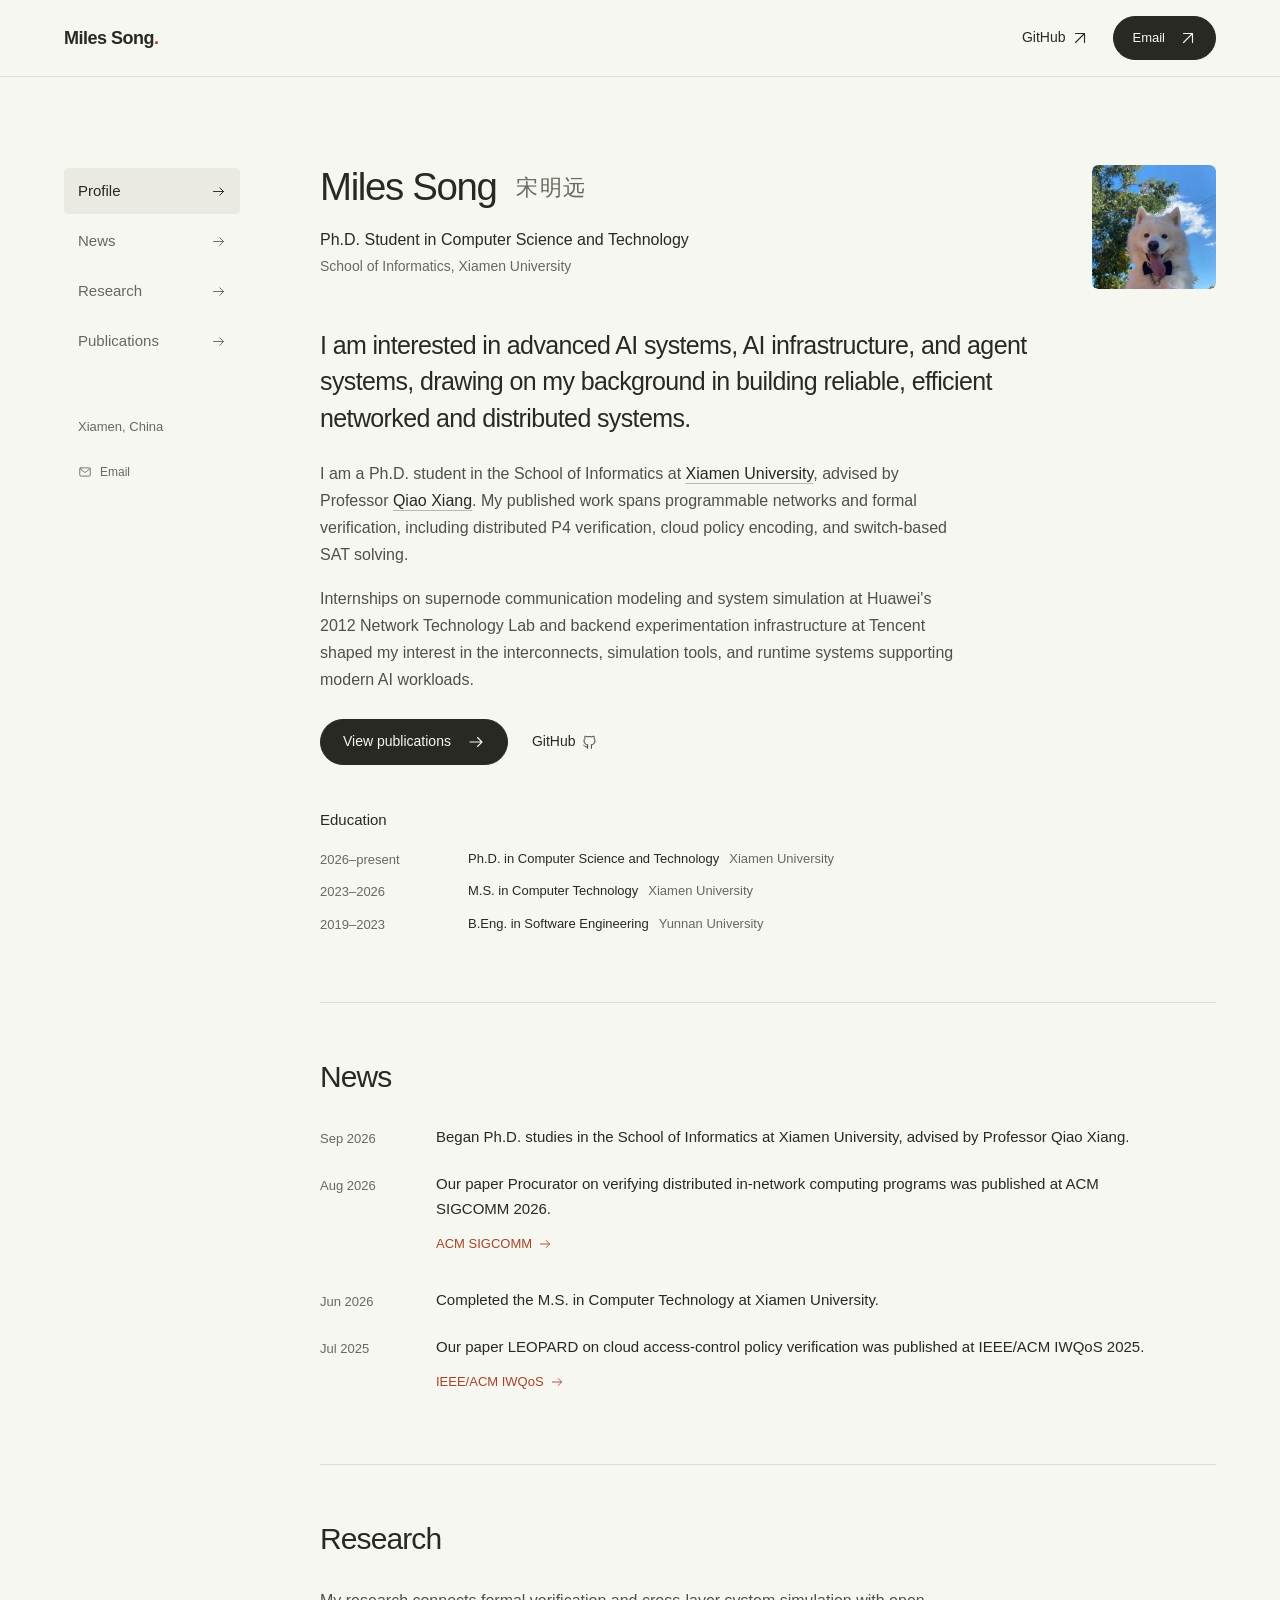
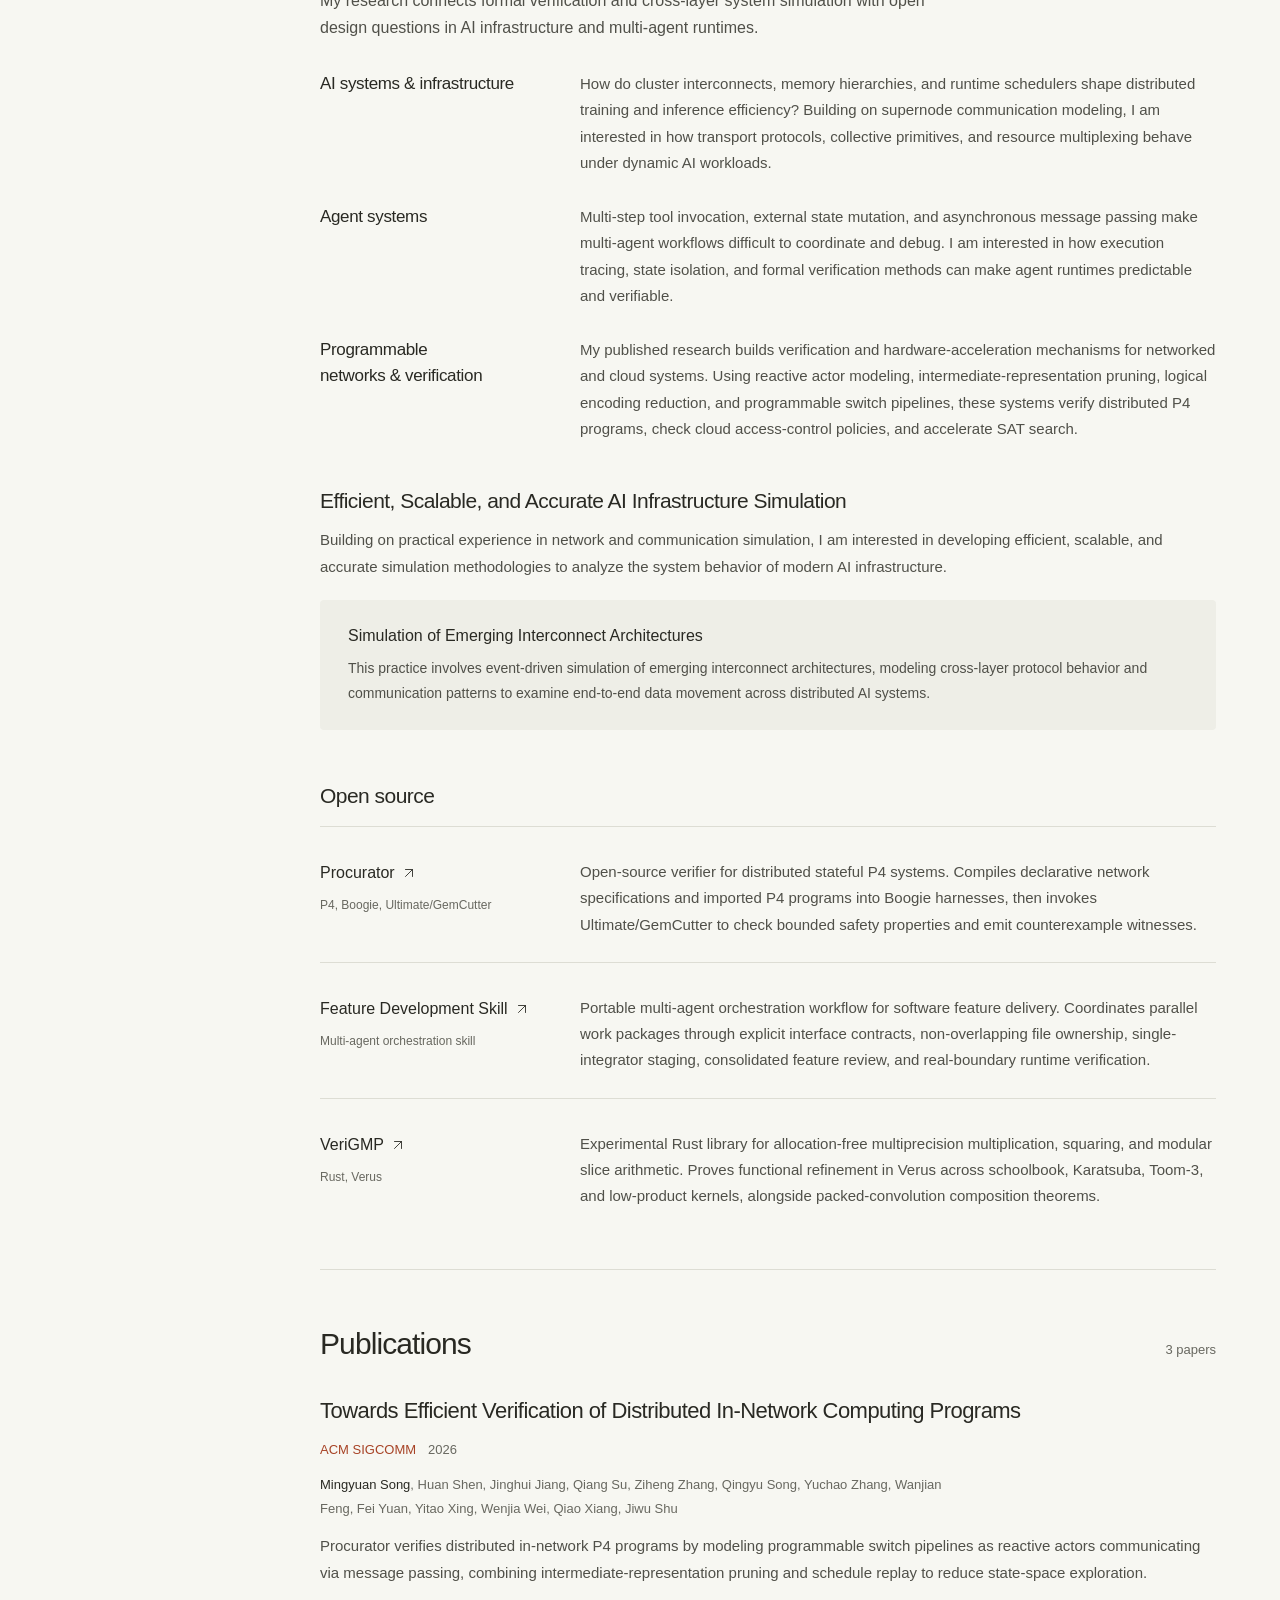
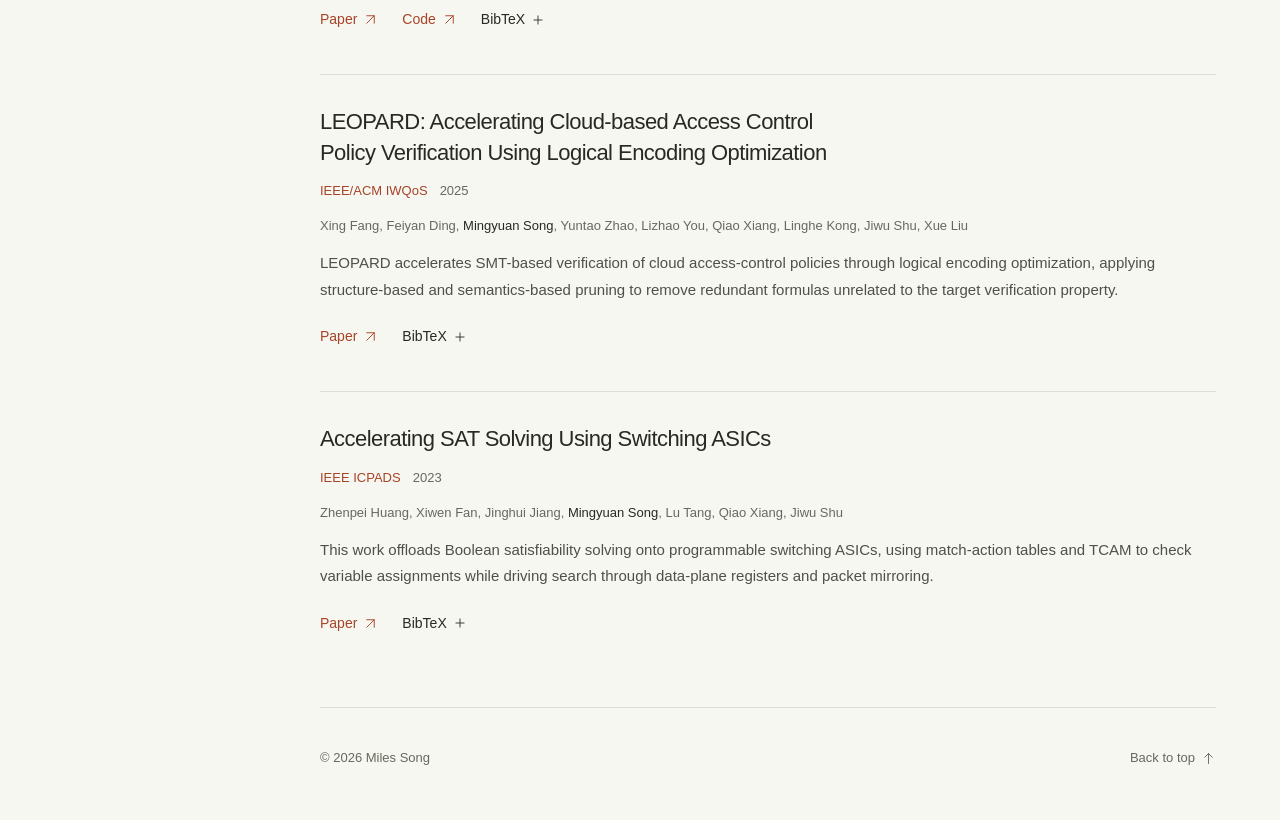
==== index.html @ a05bb233 "Publish Miles Song academic homepage" ====
<!doctype html>
<html lang="en" data-type="personal" data-motion="quiet">
<head>
  <meta charset="utf-8">
  <meta name="viewport" content="width=device-width, initial-scale=1, viewport-fit=cover">
  <title>Miles Song (宋明远) · Xiamen University</title>
  <meta name="description" content="Academic homepage of Miles Song (宋明远), Ph.D. student at Xiamen University interested in advanced AI systems, AI infrastructure, and agent systems, with published work in programmable networks and formal verification.">
  <meta name="author" content="Miles Song">
  <meta name="theme-color" content="#f7f7f2">
  <meta name="color-scheme" content="light">
  <meta name="page-type" content="personal">
  <meta name="site-kind" content="academic">
  <link rel="canonical" href="https://miles-song.github.io/">
  <meta property="og:type" content="profile">
  <meta property="og:title" content="Miles Song (宋明远) · Xiamen University">
  <meta property="og:description" content="Academic homepage of Miles Song (宋明远), Ph.D. student at Xiamen University interested in advanced AI systems, AI infrastructure, and agent systems, with published work in programmable networks and formal verification.">
  <meta property="og:url" content="https://miles-song.github.io/">
  <meta property="og:image" content="https://miles-song.github.io/assets/github-avatar.webp">
  <meta property="og:image:alt" content="Miles Song&#x27;s GitHub avatar">
  <meta name="twitter:card" content="summary">
  <meta name="twitter:title" content="Miles Song (宋明远) · Xiamen University">
  <meta name="twitter:description" content="Academic homepage of Miles Song (宋明远), Ph.D. student at Xiamen University interested in advanced AI systems, AI infrastructure, and agent systems, with published work in programmable networks and formal verification.">
  <meta name="twitter:image" content="https://miles-song.github.io/assets/github-avatar.webp">
  <link rel="icon" href="assets/github-avatar.webp" type="image/webp">
  <link rel="preload" href="assets/fonts/inter-latin.woff2" as="font" type="font/woff2" crossorigin>
  <link rel="stylesheet" href="styles.css">
  <script src="app.js" defer></script>
</head>
<body>
  <a class="skip-link" href="#main">Skip to main content</a>
  <header class="site-header">
    <div class="header-inner wrap">
      <a class="wordmark" href="#profile" translate="no">Miles Song<span class="name-dot" aria-hidden="true">.</span></a>
      <div class="header-links"><a class="header-github" href="https://github.com/miles-song" target="_blank" rel="noopener noreferrer" aria-label="Open Miles Song&#x27;s GitHub profile">GitHub<svg class="icon " width="18" height="18" viewBox="0 0 24 24" fill="none" stroke="currentColor" stroke-width="1.5" stroke-linecap="round" stroke-linejoin="round" aria-hidden="true"><path d="M6 18 18 6M6 6h12v12"/></svg></a><a class="button button-small" href="mailto:mingyuansong02@gmail.com" aria-label="Send an email to Miles Song">Email<svg class="icon " width="18" height="18" viewBox="0 0 24 24" fill="none" stroke="currentColor" stroke-width="1.5" stroke-linecap="round" stroke-linejoin="round" aria-hidden="true"><path d="M6 18 18 6M6 6h12v12"/></svg></a></div>
    </div>
  </header>
  <div class="page-layout wrap">
    <aside class="sidebar">
      <nav class="section-nav" aria-label="Section navigation"><a class="section-link" href="#profile" aria-current="location"><span>Profile</span><svg class="icon " width="18" height="18" viewBox="0 0 24 24" fill="none" stroke="currentColor" stroke-width="1.5" stroke-linecap="round" stroke-linejoin="round" aria-hidden="true"><path d="M4 12h16m-6-6 6 6-6 6"/></svg></a><a class="section-link" href="#news" ><span>News</span><svg class="icon " width="18" height="18" viewBox="0 0 24 24" fill="none" stroke="currentColor" stroke-width="1.5" stroke-linecap="round" stroke-linejoin="round" aria-hidden="true"><path d="M4 12h16m-6-6 6 6-6 6"/></svg></a><a class="section-link" href="#research" ><span>Research</span><svg class="icon " width="18" height="18" viewBox="0 0 24 24" fill="none" stroke="currentColor" stroke-width="1.5" stroke-linecap="round" stroke-linejoin="round" aria-hidden="true"><path d="M4 12h16m-6-6 6 6-6 6"/></svg></a><a class="section-link" href="#publications" ><span>Publications</span><svg class="icon " width="18" height="18" viewBox="0 0 24 24" fill="none" stroke="currentColor" stroke-width="1.5" stroke-linecap="round" stroke-linejoin="round" aria-hidden="true"><path d="M4 12h16m-6-6 6 6-6 6"/></svg></a></nav>
      <div class="sidebar-foot"><span>Xiamen, China</span><a href="mailto:mingyuansong02@gmail.com" class="sidebar-email" aria-label="Send an email to Miles Song"><svg class="icon " width="18" height="18" viewBox="0 0 24 24" fill="none" stroke="currentColor" stroke-width="1.5" stroke-linecap="round" stroke-linejoin="round" aria-hidden="true"><rect x="3" y="5" width="18" height="14" rx="2"/><path d="m3 6 9 7 9-7"/></svg><span>Email</span></a></div>
    </aside>
    <main id="main" tabindex="-1">
      <section id="profile" class="profile-section" aria-labelledby="profile-name" data-enter>
        <div class="profile-heading">
          <div><h1 id="profile-name" translate="no">Miles Song<span lang="zh-Hans">宋明远</span></h1><p class="role">Ph.D. Student in Computer Science and Technology</p><p class="affiliation">School of Informatics, Xiamen University</p></div>
          <a class="avatar-link" href="https://github.com/miles-song" target="_blank" rel="noopener noreferrer" aria-label="Open Miles Song&#x27;s GitHub profile"><img class="avatar" src="assets/github-avatar.webp" width="136" height="136" alt="Miles Song&#x27;s GitHub avatar" fetchpriority="high"></a>
        </div>
        <p class="profile-lead">I am interested in advanced AI systems, AI infrastructure, and agent systems, drawing on my background in building reliable, efficient networked and distributed systems.</p>
        <div class="bio"><p>I am a Ph.D. student in the School of Informatics at <a class="inline-link" href="https://www.xmu.edu.cn/" target="_blank" rel="noopener noreferrer">Xiamen University</a>, advised by Professor <a class="inline-link" href="https://qiaoxiang.me/" target="_blank" rel="noopener noreferrer">Qiao Xiang</a>. My published work spans programmable networks and formal verification, including distributed P4 verification, cloud policy encoding, and switch-based SAT solving.</p><p>Internships on supernode communication modeling and system simulation at Huawei&#x27;s 2012 Network Technology Lab and backend experimentation infrastructure at Tencent shaped my interest in the interconnects, simulation tools, and runtime systems supporting modern AI workloads.</p></div>
        <div class="profile-actions"><a class="button" href="#publications">View publications<svg class="icon " width="18" height="18" viewBox="0 0 24 24" fill="none" stroke="currentColor" stroke-width="1.5" stroke-linecap="round" stroke-linejoin="round" aria-hidden="true"><path d="M4 12h16m-6-6 6 6-6 6"/></svg></a><a class="text-link" href="https://github.com/miles-song" target="_blank" rel="noopener noreferrer" >GitHub<svg class="icon " width="18" height="18" viewBox="0 0 24 24" fill="none" stroke="currentColor" stroke-width="1.5" stroke-linecap="round" stroke-linejoin="round" aria-hidden="true"><path d="M9 19c-4.3 1.3-4.3-2.2-6-2.7m12 5v-3.4c0-1 .1-1.5-.5-2.1 3-.3 6.2-1.5 6.2-6.7a5.2 5.2 0 0 0-1.4-3.6 4.9 4.9 0 0 0-.1-3.5S18.1 1.7 15.5 3a12.5 12.5 0 0 0-7 0C5.9 1.7 4.8 2 4.8 2a4.9 4.9 0 0 0-.1 3.5 5.2 5.2 0 0 0-1.4 3.6c0 5.2 3.2 6.4 6.2 6.7-.5.5-.6 1.1-.5 2.1v3.4"/></svg></a></div>
        <div class="education"><h2>Education</h2><ol><li><span class="education-years">2026–present</span><div><span class="degree">Ph.D. in Computer Science and Technology</span><span class="institution">Xiamen University</span></div></li><li><span class="education-years">2023–2026</span><div><span class="degree">M.S. in Computer Technology</span><span class="institution">Xiamen University</span></div></li><li><span class="education-years">2019–2023</span><div><span class="degree">B.Eng. in Software Engineering</span><span class="institution">Yunnan University</span></div></li></ol></div>
      </section>
      <section id="news" class="content-section" aria-labelledby="news-title">
        <div class="section-heading"><h2 id="news-title">News</h2></div>
        <ol class="news-list"><li><time datetime="2026-09">2026-09</time><div><p>Began Ph.D. studies in the School of Informatics at Xiamen University, advised by Professor Qiao Xiang.</p></div></li><li><time datetime="2026-08">2026-08</time><div><p>Our paper Procurator on verifying distributed in-network computing programs was published at ACM SIGCOMM 2026.</p><a class="news-link" href="#procurator">ACM SIGCOMM<svg class="icon " width="18" height="18" viewBox="0 0 24 24" fill="none" stroke="currentColor" stroke-width="1.5" stroke-linecap="round" stroke-linejoin="round" aria-hidden="true"><path d="M4 12h16m-6-6 6 6-6 6"/></svg></a></div></li><li><time datetime="2026-06">2026-06</time><div><p>Completed the M.S. in Computer Technology at Xiamen University.</p></div></li><li><time datetime="2025-07">2025-07</time><div><p>Our paper LEOPARD on cloud access-control policy verification was published at IEEE/ACM IWQoS 2025.</p><a class="news-link" href="#leopard">IEEE/ACM IWQoS<svg class="icon " width="18" height="18" viewBox="0 0 24 24" fill="none" stroke="currentColor" stroke-width="1.5" stroke-linecap="round" stroke-linejoin="round" aria-hidden="true"><path d="M4 12h16m-6-6 6 6-6 6"/></svg></a></div></li></ol>
      </section>
      <section id="research" class="content-section" aria-labelledby="research-title">
        <div class="section-heading"><h2 id="research-title">Research</h2></div>
        <p class="section-intro">My research connects formal verification and cross-layer system simulation with open design questions in AI infrastructure and multi-agent runtimes.</p>
        <div class="research-areas"><article class="research-area"><h3>AI systems &amp; infrastructure</h3><p>How do cluster interconnects, memory hierarchies, and runtime schedulers shape distributed training and inference efficiency? Building on supernode communication modeling, I am interested in how transport protocols, collective primitives, and resource multiplexing behave under dynamic AI workloads.</p></article><article class="research-area"><h3>Agent systems</h3><p>Multi-step tool invocation, external state mutation, and asynchronous message passing make multi-agent workflows difficult to coordinate and debug. I am interested in how execution tracing, state isolation, and formal verification methods can make agent runtimes predictable and verifiable.</p></article><article class="research-area"><h3>Programmable networks &amp; verification</h3><p>My published research builds verification and hardware-acceleration mechanisms for networked and cloud systems. Using reactive actor modeling, intermediate-representation pruning, logical encoding reduction, and programmable switch pipelines, these systems verify distributed P4 programs, check cloud access-control policies, and accelerate SAT search.</p></article></div>
        <div class="simulation-practice">
          <h3>Efficient, Scalable, and Accurate AI Infrastructure Simulation</h3>
          <p>Building on practical experience in network and communication simulation, I am interested in developing efficient, scalable, and accurate simulation methodologies to analyze the system behavior of modern AI infrastructure.</p>
          <div class="ongoing-work"><h4 id="project-title">Simulation of Emerging Interconnect Architectures</h4><p>This practice involves event-driven simulation of emerging interconnect architectures, modeling cross-layer protocol behavior and communication patterns to examine end-to-end data movement across distributed AI systems.</p></div>
        </div>
        <div class="open-source"><h3>Open source</h3><div class="repository-list"><article class="repository"><div><h4><a class="repository-link" href="https://github.com/sngroup-xmu/Procurator" target="_blank" rel="noopener noreferrer" >Procurator<svg class="icon " width="18" height="18" viewBox="0 0 24 24" fill="none" stroke="currentColor" stroke-width="1.5" stroke-linecap="round" stroke-linejoin="round" aria-hidden="true"><path d="M6 18 18 6M6 6h12v12"/></svg></a></h4><span class="repository-tech">P4, Boogie, Ultimate/GemCutter</span></div><p>Open-source verifier for distributed stateful P4 systems. Compiles declarative network specifications and imported P4 programs into Boogie harnesses, then invokes Ultimate/GemCutter to check bounded safety properties and emit counterexample witnesses.</p></article><article class="repository"><div><h4><a class="repository-link" href="https://github.com/miles-song/high-efficiency-feature-development" target="_blank" rel="noopener noreferrer" >Feature Development Skill<svg class="icon " width="18" height="18" viewBox="0 0 24 24" fill="none" stroke="currentColor" stroke-width="1.5" stroke-linecap="round" stroke-linejoin="round" aria-hidden="true"><path d="M6 18 18 6M6 6h12v12"/></svg></a></h4><span class="repository-tech">Multi-agent orchestration skill</span></div><p>Portable multi-agent orchestration workflow for software feature delivery. Coordinates parallel work packages through explicit interface contracts, non-overlapping file ownership, single-integrator staging, consolidated feature review, and real-boundary runtime verification.</p></article><article class="repository"><div><h4><a class="repository-link" href="https://github.com/miles-song/VeriGMP" target="_blank" rel="noopener noreferrer" >VeriGMP<svg class="icon " width="18" height="18" viewBox="0 0 24 24" fill="none" stroke="currentColor" stroke-width="1.5" stroke-linecap="round" stroke-linejoin="round" aria-hidden="true"><path d="M6 18 18 6M6 6h12v12"/></svg></a></h4><span class="repository-tech">Rust, Verus</span></div><p>Experimental Rust library for allocation-free multiprecision multiplication, squaring, and modular slice arithmetic. Proves functional refinement in Verus across schoolbook, Karatsuba, Toom-3, and low-product kernels, alongside packed-convolution composition theorems.</p></article></div></div>
      </section>
      <section id="publications" class="content-section publications-section" aria-labelledby="publications-title">
        <div class="section-heading"><h2 id="publications-title">Publications</h2><span class="section-note">3 papers</span></div>
        <div class="publication-list"><article class="publication" id="procurator" aria-labelledby="title-procurator">
      <h3 id="title-procurator"><a href="https://doi.org/10.1145/3789240.3829122" target="_blank" rel="noopener noreferrer">Towards Efficient Verification of Distributed In-Network Computing Programs</a></h3>
      <div class="publication-meta"><span class="venue">ACM SIGCOMM</span><span class="year">2026</span></div>
      <p class="authors"><strong>Mingyuan Song</strong>, Huan Shen, Jinghui Jiang, Qiang Su, Ziheng Zhang, Qingyu Song, Yuchao Zhang, Wanjian Feng, Fei Yuan, Yitao Xing, Wenjia Wei, Qiao Xiang, Jiwu Shu</p>
      <p class="paper-summary">Procurator verifies distributed in-network P4 programs by modeling programmable switch pipelines as reactive actors communicating via message passing, combining intermediate-representation pruning and schedule replay to reduce state-space exploration.</p>
      <div class="paper-actions"><a class="text-link" href="https://doi.org/10.1145/3789240.3829122" target="_blank" rel="noopener noreferrer" >Paper<svg class="icon " width="18" height="18" viewBox="0 0 24 24" fill="none" stroke="currentColor" stroke-width="1.5" stroke-linecap="round" stroke-linejoin="round" aria-hidden="true"><path d="M6 18 18 6M6 6h12v12"/></svg></a><a class="text-link" href="https://github.com/sngroup-xmu/Procurator" target="_blank" rel="noopener noreferrer" >Code<svg class="icon " width="18" height="18" viewBox="0 0 24 24" fill="none" stroke="currentColor" stroke-width="1.5" stroke-linecap="round" stroke-linejoin="round" aria-hidden="true"><path d="M6 18 18 6M6 6h12v12"/></svg></a>
        <details class="citation" id="citation-procurator">
          <summary>BibTeX<svg class="icon citation-toggle" width="18" height="18" viewBox="0 0 24 24" fill="none" stroke="currentColor" stroke-width="1.5" stroke-linecap="round" stroke-linejoin="round" aria-hidden="true"><path d="M12 5v14M5 12h14"/></svg></summary>
          <div class="citation-content">
            <div class="citation-toolbar"><span>BibTeX</span><button class="copy-button" type="button" data-copy="procurator" data-copy-label="Copy BibTeX" data-copied="Copied" data-error="Copy failed; citation selected for manual copy."><svg class="icon " width="18" height="18" viewBox="0 0 24 24" fill="none" stroke="currentColor" stroke-width="1.5" stroke-linecap="round" stroke-linejoin="round" aria-hidden="true"><rect x="8" y="8" width="12" height="13" rx="2"/><path d="M16 8V5a2 2 0 0 0-2-2H5a2 2 0 0 0-2 2v9a2 2 0 0 0 2 2h3"/></svg><span>Copy BibTeX</span></button></div>
            <pre tabindex="0"><code>@inproceedings{procurator2026,
  title = {Towards Efficient Verification of Distributed In-Network Computing Programs},
  author = {Song, Mingyuan and Shen, Huan and Jiang, Jinghui and Su, Qiang and Zhang, Ziheng and Song, Qingyu and Zhang, Yuchao and Feng, Wanjian and Yuan, Fei and Xing, Yitao and Wei, Wenjia and Xiang, Qiao and Shu, Jiwu},
  booktitle = {Proceedings of the ACM SIGCOMM 2026 Conference},
  year = {2026},
  pages = {74--91},
  doi = {10.1145/3789240.3829122},
  url = {https://doi.org/10.1145/3789240.3829122}
}</code></pre>
            <p class="copy-status" role="status"></p>
          </div>
        </details>
      </div>
    </article><article class="publication" id="leopard" aria-labelledby="title-leopard">
      <h3 id="title-leopard"><a href="https://www.xingfang.fun/papers/IWQoS25-LEOPARD.pdf" target="_blank" rel="noopener noreferrer">LEOPARD: Accelerating Cloud-based Access Control Policy Verification Using Logical Encoding Optimization</a></h3>
      <div class="publication-meta"><span class="venue">IEEE/ACM IWQoS</span><span class="year">2025</span></div>
      <p class="authors">Xing Fang, Feiyan Ding, <strong>Mingyuan Song</strong>, Yuntao Zhao, Lizhao You, Qiao Xiang, Linghe Kong, Jiwu Shu, Xue Liu</p>
      <p class="paper-summary">LEOPARD accelerates SMT-based verification of cloud access-control policies through logical encoding optimization, applying structure-based and semantics-based pruning to remove redundant formulas unrelated to the target verification property.</p>
      <div class="paper-actions"><a class="text-link" href="https://www.xingfang.fun/papers/IWQoS25-LEOPARD.pdf" target="_blank" rel="noopener noreferrer" >Paper<svg class="icon " width="18" height="18" viewBox="0 0 24 24" fill="none" stroke="currentColor" stroke-width="1.5" stroke-linecap="round" stroke-linejoin="round" aria-hidden="true"><path d="M6 18 18 6M6 6h12v12"/></svg></a>
        <details class="citation" id="citation-leopard">
          <summary>BibTeX<svg class="icon citation-toggle" width="18" height="18" viewBox="0 0 24 24" fill="none" stroke="currentColor" stroke-width="1.5" stroke-linecap="round" stroke-linejoin="round" aria-hidden="true"><path d="M12 5v14M5 12h14"/></svg></summary>
          <div class="citation-content">
            <div class="citation-toolbar"><span>BibTeX</span><button class="copy-button" type="button" data-copy="leopard" data-copy-label="Copy BibTeX" data-copied="Copied" data-error="Copy failed; citation selected for manual copy."><svg class="icon " width="18" height="18" viewBox="0 0 24 24" fill="none" stroke="currentColor" stroke-width="1.5" stroke-linecap="round" stroke-linejoin="round" aria-hidden="true"><rect x="8" y="8" width="12" height="13" rx="2"/><path d="M16 8V5a2 2 0 0 0-2-2H5a2 2 0 0 0-2 2v9a2 2 0 0 0 2 2h3"/></svg><span>Copy BibTeX</span></button></div>
            <pre tabindex="0"><code>@inproceedings{leopard2025,
  title = {{LEOPARD}: Accelerating Cloud-based Access Control Policy Verification Using Logical Encoding Optimization},
  author = {Fang, Xing and Ding, Feiyan and Song, Mingyuan and Zhao, Yuntao and You, Lizhao and Xiang, Qiao and Kong, Linghe and Shu, Jiwu and Liu, Xue},
  booktitle = {2025 IEEE/ACM 33rd International Symposium on Quality of Service (IWQoS)},
  year = {2025},
  pages = {1--10},
  doi = {10.1109/iwqos65803.2025.11215174},
  url = {https://doi.org/10.1109/iwqos65803.2025.11215174}
}</code></pre>
            <p class="copy-status" role="status"></p>
          </div>
        </details>
      </div>
    </article><article class="publication" id="sat" aria-labelledby="title-sat">
      <h3 id="title-sat"><a href="https://doi.org/10.1109/icpads60453.2023.00271" target="_blank" rel="noopener noreferrer">Accelerating SAT Solving Using Switching ASICs</a></h3>
      <div class="publication-meta"><span class="venue">IEEE ICPADS</span><span class="year">2023</span></div>
      <p class="authors">Zhenpei Huang, Xiwen Fan, Jinghui Jiang, <strong>Mingyuan Song</strong>, Lu Tang, Qiao Xiang, Jiwu Shu</p>
      <p class="paper-summary">This work offloads Boolean satisfiability solving onto programmable switching ASICs, using match-action tables and TCAM to check variable assignments while driving search through data-plane registers and packet mirroring.</p>
      <div class="paper-actions"><a class="text-link" href="https://doi.org/10.1109/icpads60453.2023.00271" target="_blank" rel="noopener noreferrer" >Paper<svg class="icon " width="18" height="18" viewBox="0 0 24 24" fill="none" stroke="currentColor" stroke-width="1.5" stroke-linecap="round" stroke-linejoin="round" aria-hidden="true"><path d="M6 18 18 6M6 6h12v12"/></svg></a>
        <details class="citation" id="citation-sat">
          <summary>BibTeX<svg class="icon citation-toggle" width="18" height="18" viewBox="0 0 24 24" fill="none" stroke="currentColor" stroke-width="1.5" stroke-linecap="round" stroke-linejoin="round" aria-hidden="true"><path d="M12 5v14M5 12h14"/></svg></summary>
          <div class="citation-content">
            <div class="citation-toolbar"><span>BibTeX</span><button class="copy-button" type="button" data-copy="sat" data-copy-label="Copy BibTeX" data-copied="Copied" data-error="Copy failed; citation selected for manual copy."><svg class="icon " width="18" height="18" viewBox="0 0 24 24" fill="none" stroke="currentColor" stroke-width="1.5" stroke-linecap="round" stroke-linejoin="round" aria-hidden="true"><rect x="8" y="8" width="12" height="13" rx="2"/><path d="M16 8V5a2 2 0 0 0-2-2H5a2 2 0 0 0-2 2v9a2 2 0 0 0 2 2h3"/></svg><span>Copy BibTeX</span></button></div>
            <pre tabindex="0"><code>@inproceedings{sat2023,
  title = {Accelerating {SAT} Solving Using Switching {ASICs}},
  author = {Huang, Zhenpei and Fan, Xiwen and Jiang, Jinghui and Song, Mingyuan and Tang, Lu and Xiang, Qiao and Shu, Jiwu},
  booktitle = {2023 IEEE 29th International Conference on Parallel and Distributed Systems (ICPADS)},
  year = {2023},
  pages = {1983--1990},
  doi = {10.1109/icpads60453.2023.00271},
  url = {https://doi.org/10.1109/icpads60453.2023.00271}
}</code></pre>
            <p class="copy-status" role="status"></p>
          </div>
        </details>
      </div>
    </article></div>
      </section>
      <footer class="site-footer"><p>© 2026 Miles Song</p><a class="text-link" href="#profile">Back to top<svg class="icon " width="18" height="18" viewBox="0 0 24 24" fill="none" stroke="currentColor" stroke-width="1.5" stroke-linecap="round" stroke-linejoin="round" aria-hidden="true"><path d="M12 20V4m-6 6 6-6 6 6"/></svg></a></footer>
    </main>
  </div>
</body>
</html>
---- styles.css ----
@font-face{font-family:Inter;src:url('assets/fonts/inter-latin.woff2') format('woff2');font-weight:100 900;font-style:normal;font-display:swap}
:root{color-scheme:light;--page:#f7f7f2;--surface:#eeeee7;--ink:#292923;--muted:#686860;--line:#ddddd4;--accent:#a74326;--font:Inter,'Segoe UI','Microsoft YaHei',sans-serif;--header-height:76px;--gutter:48px}
*{box-sizing:border-box}
html{scroll-behavior:smooth;scrollbar-color:#b8b8ad var(--page)}
body{margin:0;background:var(--page);color:var(--ink);font-family:var(--font);font-size:16px;line-height:1.7;-webkit-font-smoothing:antialiased}
::selection{background:#e9d3c6;color:var(--ink)}
a{color:inherit;text-decoration:none;text-underline-offset:4px}
button,summary{font:inherit;color:inherit}
a,button,summary{touch-action:manipulation;-webkit-tap-highlight-color:#e9d3c680}
button{cursor:pointer}
:focus-visible{outline:2px solid var(--accent);outline-offset:5px;border-radius:2px}
main:focus{outline:none}
h1,h2,h3,h4,p{margin:0}
h1,h2,h3,h4{font-weight:500;text-wrap:balance}
p{text-wrap:pretty}
ol{padding:0;margin:0;list-style:none}
svg{flex-shrink:0}
.icon{display:inline-block;vertical-align:middle}
.wrap{width:min(1152px,calc(100% - var(--gutter)*2));margin-inline:auto}
.skip-link{position:fixed;top:12px;left:16px;transform:translateY(-160%);padding:10px 20px;background:var(--ink);color:var(--page);z-index:50}
.skip-link:focus{transform:translateY(0)}
.site-header{position:sticky;top:0;z-index:20;background:var(--page);border-bottom:1px solid var(--line)}
.header-inner{height:var(--header-height);display:flex;align-items:center;justify-content:space-between;gap:24px}
.wordmark{display:inline-flex;align-items:baseline;min-height:44px;font-size:18px;font-weight:600;letter-spacing:-.5px;padding-block:7px}
.name-dot{color:var(--accent)}
.header-links{display:flex;align-items:center;gap:24px}
.header-github{display:inline-flex;align-items:center;gap:6px;min-height:44px;font-size:14px}
.header-github:hover{color:var(--accent)}
.button{display:inline-flex;align-items:center;justify-content:center;gap:16px;background:var(--ink);color:var(--page);border:1px solid var(--ink);border-radius:100px;min-height:46px;padding:8px 22px;font-size:14px;line-height:1.4;transition:background-color 160ms ease,transform 160ms ease}
.button:hover{background:#45453b;transform:translateY(-1px)}
.button:active{transform:translateY(1px)}
.button-small{min-height:44px;padding:7px 18px;font-size:13px;gap:14px}
.page-layout{display:grid;grid-template-columns:176px minmax(0,1fr);gap:80px;padding-top:88px}
.sidebar{position:sticky;top:164px;align-self:start;padding-top:3px}
.section-nav{display:flex;flex-direction:column;gap:4px}
.section-link{position:relative;display:flex;align-items:center;justify-content:space-between;gap:12px;min-height:46px;padding:8px 14px;color:var(--muted);font-size:15px;border-radius:4px;transition:background-color 160ms ease,color 160ms ease}
.section-link .icon{width:15px;height:15px;opacity:0;transform:translateX(-4px);transition:opacity 160ms ease,transform 160ms ease}
.section-link:hover{color:var(--ink);background:#efefe8}
.section-link[aria-current='location']{color:var(--ink);background:#eaeae2;font-weight:500}
.section-link[aria-current='location'] .icon{opacity:1;transform:translateX(0)}
.sidebar-foot{display:grid;gap:12px;color:var(--muted);font-size:13px;margin-top:52px;padding:0 14px}
.sidebar-email{display:flex;align-items:center;gap:8px;min-height:44px}
.sidebar-email span{overflow-wrap:anywhere;font-size:12px}
.sidebar-email .icon{width:14px;height:14px}
.sidebar-email:hover{color:var(--accent)}
main{min-width:0}
section{scroll-margin-top:112px}
.profile-section{padding-bottom:68px}
.profile-heading{display:flex;justify-content:space-between;align-items:flex-start;gap:32px}
h1{font-size:clamp(32px,3vw,42px);letter-spacing:-.035em;line-height:1.15}
h1 span{display:inline-block;font-family:'Microsoft YaHei','PingFang SC',sans-serif;font-size:22px;letter-spacing:.05em;color:var(--muted);font-weight:400;margin-left:20px;vertical-align:5px}
.role{margin-top:17px;font-size:16px}
.affiliation{color:var(--muted);font-size:14px;margin-top:2px}
.avatar-link{flex-shrink:0;display:block;border-radius:6px;overflow:hidden}
.avatar{display:block;width:124px;height:124px;border-radius:6px;object-fit:cover;transition:transform 220ms ease}
.avatar-link:hover .avatar{transform:scale(1.025)}
.profile-lead{max-width:720px;font-size:25px;line-height:1.45;letter-spacing:-.025em;margin-top:38px}
.bio{max-width:72ch;margin-top:24px;color:#505049}
.bio p+p{margin-top:16px}
.inline-link{color:var(--ink);text-decoration:underline;text-decoration-color:#b8b8ad;transition:text-decoration-color 150ms ease,color 150ms ease}
.inline-link:hover{color:var(--accent);text-decoration-color:var(--accent)}
.profile-actions{display:flex;align-items:center;gap:24px;margin-top:26px}
.text-link{display:inline-flex;align-items:center;gap:6px;min-height:44px;font-size:14px;transition:color 150ms ease}
.text-link:hover{color:var(--accent)}
.text-link .icon{width:15px;height:15px;transition:transform 160ms ease}
.text-link:hover .icon{transform:translate(2px,-1px)}
.education{margin-top:42px}
.education h2{font-size:15px;margin-bottom:16px;font-weight:500}
.education ol{display:grid;gap:12px}
.education li{display:grid;grid-template-columns:132px minmax(0,1fr);gap:16px;font-size:13px;line-height:1.5}
.education-years{color:var(--muted);font-variant-numeric:tabular-nums;padding-top:1px}
.degree{margin-right:10px}
.institution{color:var(--muted);white-space:nowrap}
.content-section{border-top:1px solid var(--line);padding-top:56px;padding-bottom:60px}
.section-heading{display:flex;align-items:baseline;justify-content:space-between;gap:20px;margin-bottom:30px}
.section-heading h2{font-size:30px;line-height:1.2;letter-spacing:-.03em}
.section-note{font-size:13px;color:var(--muted)}
.news-list{display:grid;gap:22px}
.news-list li{display:grid;grid-template-columns:92px minmax(0,1fr);gap:24px;align-items:start}
.news-list time{color:var(--muted);font-size:13px;font-variant-numeric:tabular-nums;padding-top:3px}
.news-list p{font-size:15px;line-height:1.65}
.news-link{display:inline-flex;align-items:center;gap:6px;color:var(--accent);min-height:44px;font-size:13px}
.news-link:hover{text-decoration:underline}
.news-link .icon{width:14px;height:14px}
.section-intro{max-width:72ch;color:#505049;margin-bottom:30px}
.research-areas{display:grid;gap:28px}
.research-area{display:grid;grid-template-columns:228px minmax(0,1fr);gap:32px}
.research-area h3{font-size:17px;letter-spacing:-.02em;line-height:1.5}
.research-area p{font-size:15px;color:#505049;line-height:1.75}
.simulation-practice{margin-top:44px}
.simulation-practice>h3{max-width:620px;font-size:21px;line-height:1.4;letter-spacing:-.025em;margin-bottom:12px}
.simulation-practice>p{font-size:15px;color:#505049;line-height:1.75}
.ongoing-work{margin-top:20px;padding:24px 28px;background:var(--surface);border-radius:4px}
.ongoing-work h4{font-size:16px;line-height:1.5;margin-bottom:8px}
.ongoing-work p{font-size:14px;line-height:1.8;color:#505049}
.open-source{margin-top:48px}
.open-source>h3{font-size:21px;letter-spacing:-.025em;margin-bottom:12px}
.repository{display:grid;grid-template-columns:228px minmax(0,1fr);gap:32px;padding-block:24px;border-top:1px solid var(--line)}
.repository:last-child{padding-bottom:0}
.repository h4{font-size:16px;line-height:1.5}
.repository-link{display:inline-flex;align-items:center;gap:7px;min-height:44px;color:var(--ink)}
.repository-link:hover{color:var(--accent)}
.repository-link .icon{width:14px;height:14px;transition:transform 160ms ease}
.repository-link:hover .icon{transform:translate(2px,-2px)}
.repository-tech{display:block;font-size:12px;color:var(--muted)}
.repository p{font-size:15px;line-height:1.75;padding-top:8px;color:#505049}
.publications-section{padding-bottom:0}
.publication{padding:32px 0;border-top:1px solid var(--line);scroll-margin-top:112px}
.publication:first-child{padding-top:4px;border-top:0}
.publication-meta{display:flex;align-items:center;gap:12px;margin-top:12px;font-size:13px}
.venue{color:var(--accent);font-weight:500}
.year{color:var(--muted);font-variant-numeric:tabular-nums}
.publication h3{font-size:22px;line-height:1.4;letter-spacing:-.025em;max-width:750px}
.publication h3 a:hover{color:var(--accent)}
.authors{color:var(--muted);font-size:13px;line-height:1.85;margin-top:12px;max-width:90ch}
.authors strong{color:var(--ink);font-weight:500}
.paper-summary{color:#505049;margin-top:12px;font-size:15px;line-height:1.75}
.paper-actions{display:flex;gap:0 24px;flex-wrap:wrap;align-items:flex-start;margin-top:12px}
.paper-actions>.text-link{color:var(--accent)}
.paper-actions>.text-link:hover{color:#742a13;text-decoration:underline}
.citation{display:contents}
.citation summary{display:inline-flex;align-items:center;gap:6px;min-height:44px;font-size:14px;cursor:pointer;list-style:none}
.citation summary::-webkit-details-marker{display:none}
.citation summary:hover{color:var(--accent)}
.citation-toggle{width:14px;height:14px;transition:transform 160ms ease}
.citation[open] .citation-toggle{transform:rotate(45deg)}
.citation-content{width:100%;min-width:0;background:var(--surface);border:1px solid var(--line);border-radius:4px;margin-top:8px}
.citation-toolbar{display:flex;align-items:center;justify-content:space-between;gap:12px;padding:8px 16px;font-size:13px;border-bottom:1px solid var(--line)}
.copy-button{display:inline-flex;align-items:center;gap:8px;min-height:44px;padding:8px;border:0;background:transparent;font-size:13px}
.copy-button:hover{color:var(--accent)}
.copy-button:disabled{cursor:wait;color:var(--muted)}
.copy-button .icon{width:14px;height:14px}
pre{margin:0;padding:20px;font-family:Consolas,'Liberation Mono',monospace;font-size:12px;line-height:1.8;white-space:pre-wrap;overflow-wrap:anywhere;tab-size:2}
.copy-status{padding:0 20px;font-size:13px;color:var(--accent)}
.copy-status:not(:empty){padding-bottom:14px}
.site-footer{border-top:1px solid var(--line);margin-top:30px;padding:28px 0 40px;display:flex;align-items:center;justify-content:space-between;gap:20px}
.site-footer p,.site-footer .text-link{font-size:13px;color:var(--muted)}
.site-footer .text-link:hover{color:var(--accent)}
@media(prefers-reduced-motion:no-preference){[data-enter] .profile-heading{animation:settle-in 550ms cubic-bezier(.16,1,.3,1) both}@keyframes settle-in{from{opacity:.65;transform:translateY(7px)}to{opacity:1;transform:translateY(0)}}}
@media(pointer:fine){html{overscroll-behavior:none}}
@media(min-width:1600px){.wrap{width:min(1200px,calc(100% - var(--gutter)*2))}.page-layout{gap:96px}}
@media(max-width:1199px){
  :root{--gutter:40px}
  .page-layout{grid-template-columns:148px minmax(0,1fr);gap:48px;padding-top:64px}
  .sidebar{top:140px}.sidebar-foot{padding-inline:10px}.sidebar-email span{display:none}
  h1{font-size:38px}h1 span{display:block;margin:12px 0 0;font-size:20px}
  .avatar{width:112px;height:112px}.research-area,.repository{grid-template-columns:180px minmax(0,1fr);gap:24px}
  .education li{grid-template-columns:116px minmax(0,1fr)}.institution{display:block;margin-top:2px}
}
@media(max-width:900px){
  :root{--header-height:64px;--gutter:36px}
  .page-layout{display:block;padding-top:0}
  .sidebar{top:var(--header-height);z-index:15;background:var(--page);padding:0;margin-bottom:52px;border-bottom:1px solid var(--line)}
  .section-nav{flex-direction:row;justify-content:space-between;gap:16px;padding-block:8px}
  .section-link{justify-content:center;min-height:44px;flex:1;border-radius:3px;padding:8px 12px;font-size:14px}
  .section-link .icon,.sidebar-foot{display:none}
  section,.publication{scroll-margin-top:144px}
  h1{font-size:44px}h1 span{display:inline-block;margin-left:16px;vertical-align:4px}
  .avatar{width:116px;height:116px}.profile-lead{font-size:25px}
  .education li{grid-template-columns:132px minmax(0,1fr)}.institution{display:inline}
  .research-area,.repository{grid-template-columns:200px minmax(0,1fr)}
}
@media(max-width:600px){
  :root{--gutter:24px;--header-height:64px}body{font-size:15px}
  .header-inner{gap:12px}.wordmark{font-size:16px}.header-links{gap:12px}.header-github{display:none}
  .button-small{font-size:13px;min-height:44px;padding:7px 13px;gap:8px}
  .sidebar{margin-bottom:36px}.section-nav{gap:4px}.section-link{padding:7px 6px;font-size:13px}
  .profile-heading{gap:16px}h1{font-size:32px}h1 span{display:block;font-size:18px;margin:10px 0 0}
  .role{font-size:14px;margin-top:16px}.affiliation{font-size:13px}.avatar{width:82px;height:82px}
  .profile-lead{font-size:23px;margin-top:30px;line-height:1.5}.bio{margin-top:20px}
  .profile-actions{gap:22px}.button{font-size:13px;gap:12px;padding-inline:18px}
  .education{margin-top:36px}.education li{grid-template-columns:103px minmax(0,1fr);gap:12px;font-size:13px}
  .education ol{gap:15px}.institution{display:block}.profile-section{padding-bottom:46px}
  .content-section{padding-top:40px;padding-bottom:44px}.section-heading{margin-bottom:26px}.section-heading h2{font-size:27px}
  .news-list{gap:22px}.news-list li{grid-template-columns:72px minmax(0,1fr);gap:16px}.news-list time{font-size:12px;padding-top:4px}.news-list p{font-size:14px}
  .research-areas{gap:28px}.research-area{display:block}.research-area h3{font-size:17px;margin-bottom:8px}.research-area p{font-size:15px}
  .simulation-practice{margin-top:36px}.ongoing-work{padding:20px}.ongoing-work p{font-size:14px}
  .repository{display:block;padding-block:20px}.repository p{padding-top:10px}.open-source{margin-top:36px}
  .publication{padding-block:28px}.publication h3{font-size:20px}.authors{font-size:13px;line-height:1.8}.paper-summary{font-size:15px}
  .paper-actions{gap:0 22px}.citation-toolbar{padding-inline:12px}pre{padding:16px;font-size:12px}
  .site-footer{margin-top:0;padding-bottom:calc(28px + env(safe-area-inset-bottom));flex-wrap:wrap;gap:4px}.site-footer p,.site-footer .text-link{font-size:12px}
}
@media(max-width:359px){:root{--gutter:18px}.wordmark{font-size:15px}h1{font-size:28px}.avatar{width:64px;height:64px}.section-link{font-size:12px;padding-inline:4px}.profile-lead{font-size:21px}.header-links .icon{display:none}.education li{grid-template-columns:90px minmax(0,1fr)}}
@media(prefers-reduced-motion:reduce){html{scroll-behavior:auto}*,*::before,*::after{animation:none!important;transition:none!important}}
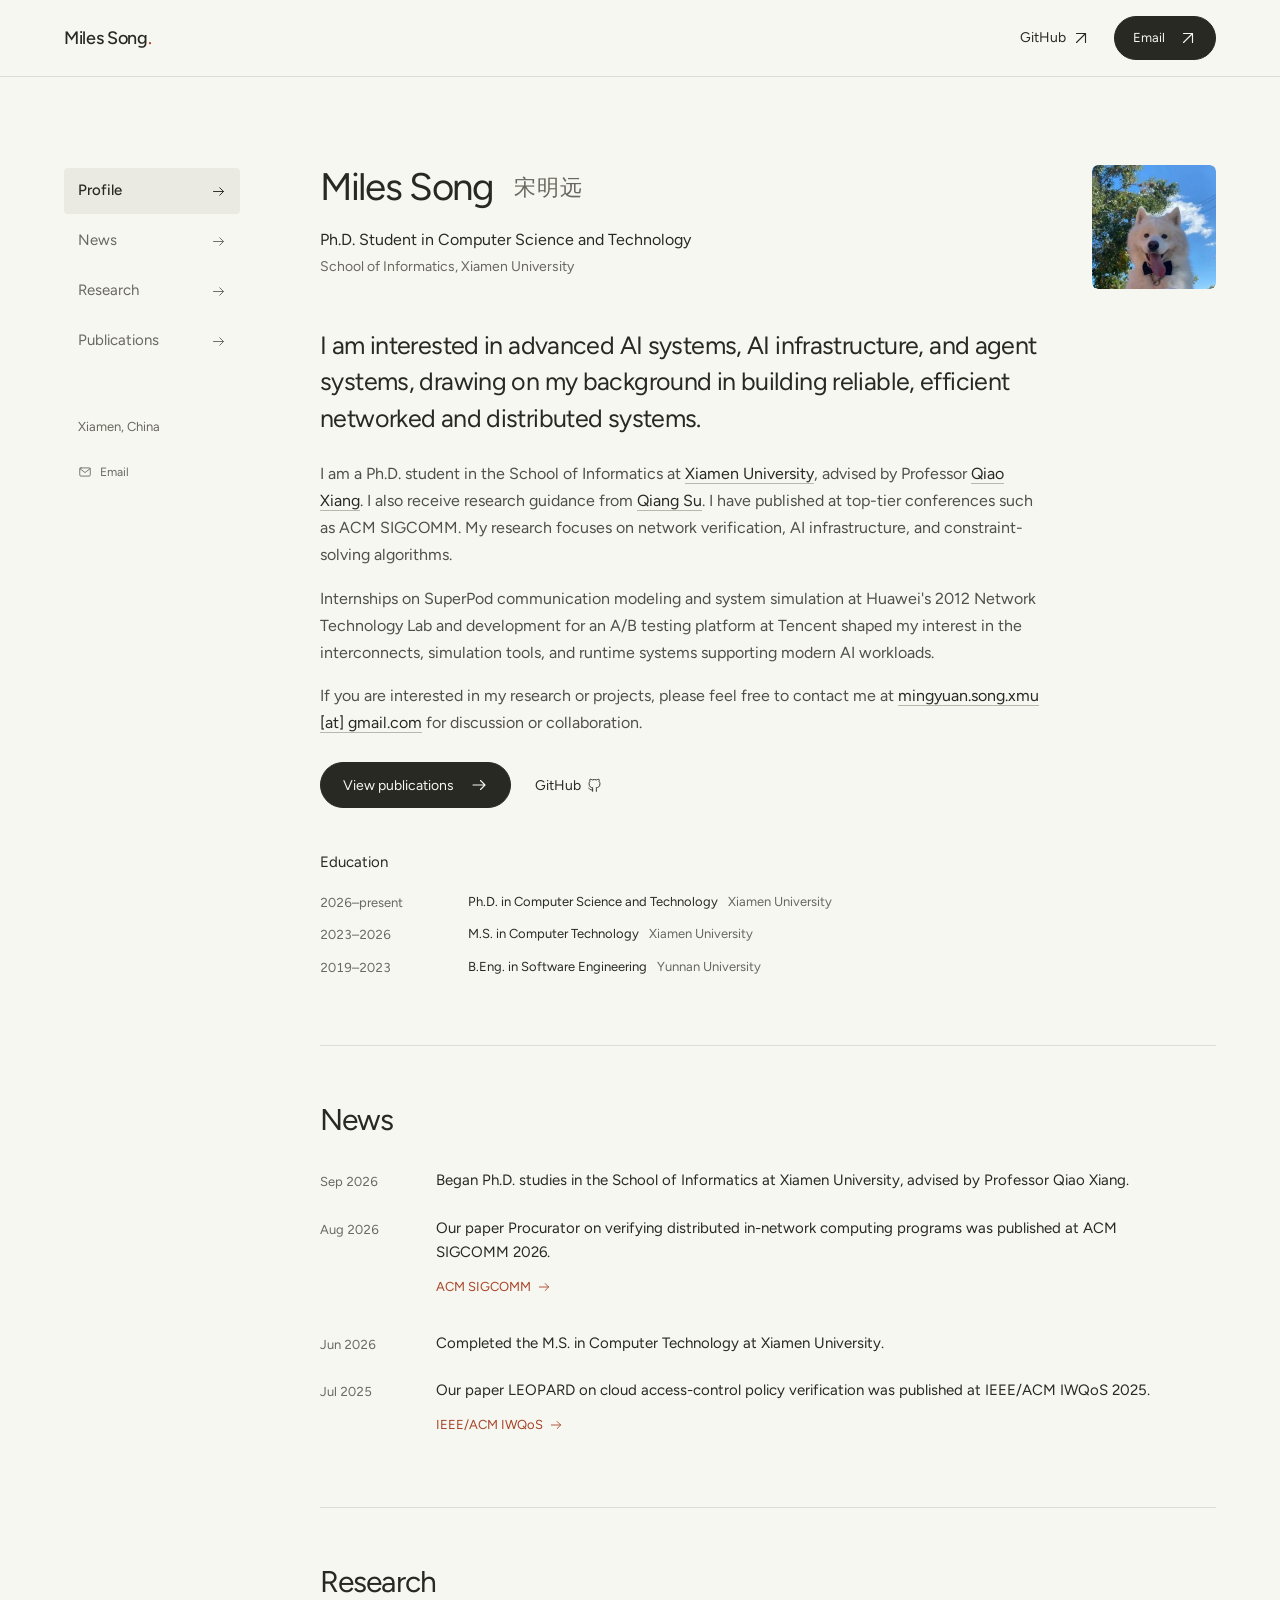
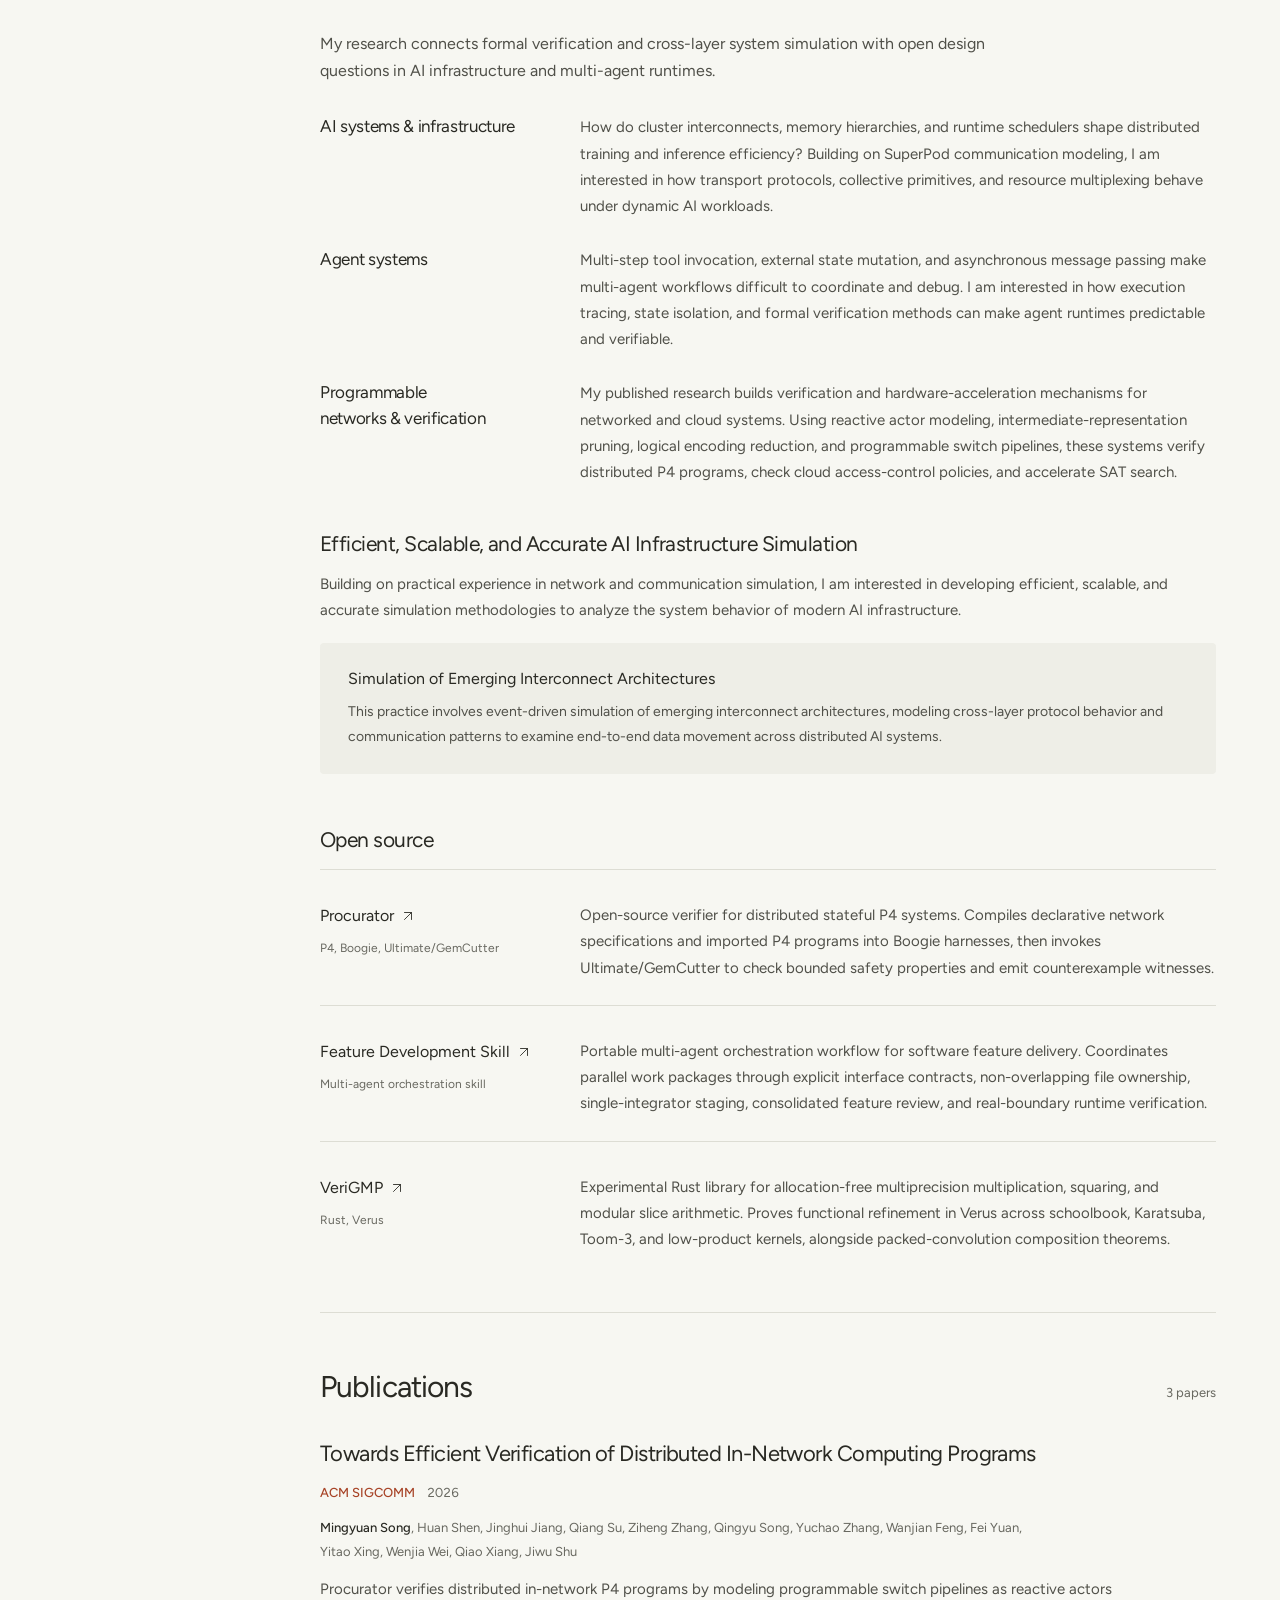
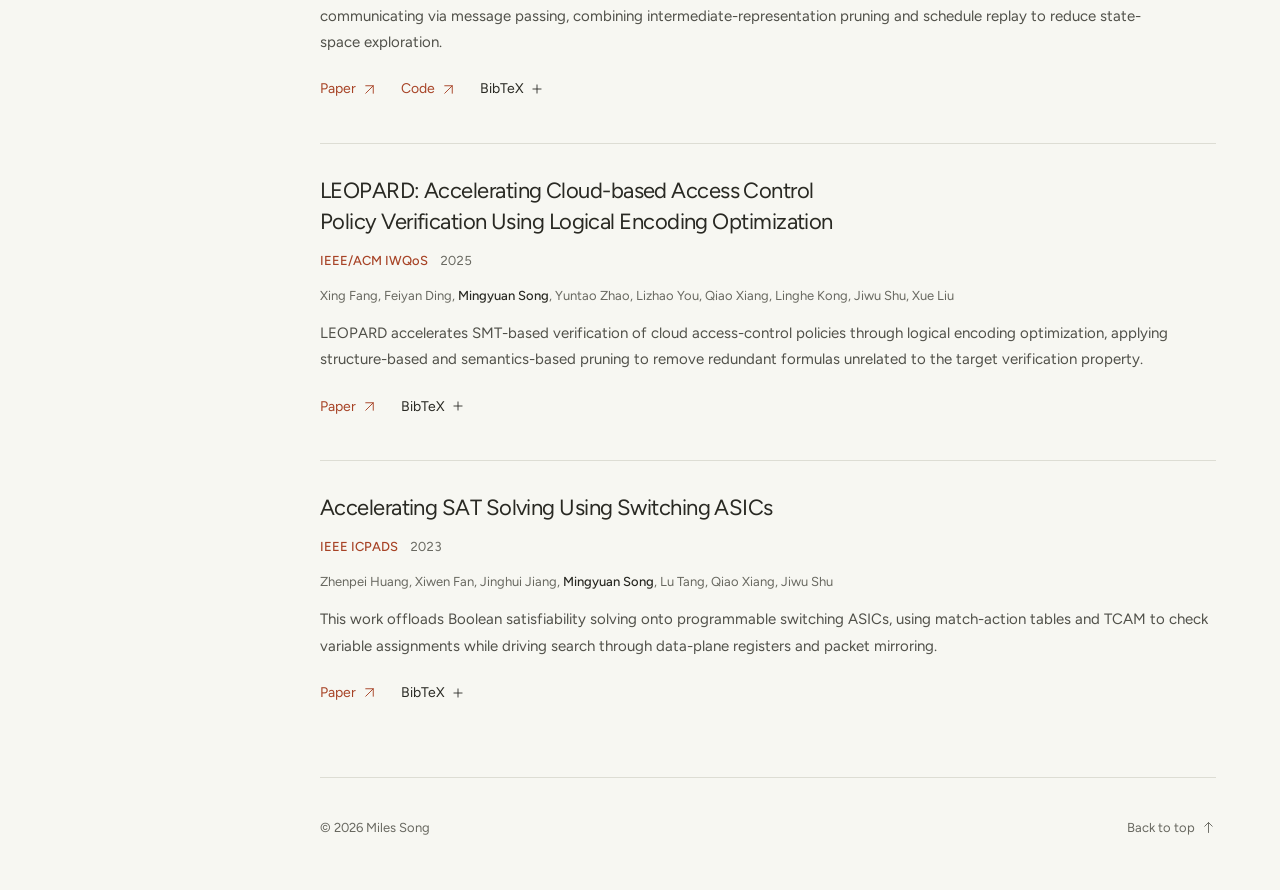
==== commit 3c8f3fac: "Refine homepage typography and research profile" ====
--- a/index.html
+++ b/index.html
@@ -22,22 +22,22 @@
   <meta name="twitter:description" content="Academic homepage of Miles Song (宋明远), Ph.D. student at Xiamen University interested in advanced AI systems, AI infrastructure, and agent systems, with published work in programmable networks and formal verification.">
   <meta name="twitter:image" content="https://miles-song.github.io/assets/github-avatar.webp">
   <link rel="icon" href="assets/github-avatar.webp" type="image/webp">
-  <link rel="preload" href="assets/fonts/inter-latin.woff2" as="font" type="font/woff2" crossorigin>
-  <link rel="stylesheet" href="styles.css">
-  <script src="app.js" defer></script>
+  <link rel="preload" href="assets/fonts/figtree-latin.woff2" as="font" type="font/woff2" crossorigin>
+  <link rel="stylesheet" href="styles.css?v=655a477b0417">
+  <script src="app.js?v=24c1acd6e8dd" defer></script>
 </head>
 <body>
   <a class="skip-link" href="#main">Skip to main content</a>
   <header class="site-header">
     <div class="header-inner wrap">
       <a class="wordmark" href="#profile" translate="no">Miles Song<span class="name-dot" aria-hidden="true">.</span></a>
-      <div class="header-links"><a class="header-github" href="https://github.com/miles-song" target="_blank" rel="noopener noreferrer" aria-label="Open Miles Song&#x27;s GitHub profile">GitHub<svg class="icon " width="18" height="18" viewBox="0 0 24 24" fill="none" stroke="currentColor" stroke-width="1.5" stroke-linecap="round" stroke-linejoin="round" aria-hidden="true"><path d="M6 18 18 6M6 6h12v12"/></svg></a><a class="button button-small" href="mailto:mingyuansong02@gmail.com" aria-label="Send an email to Miles Song">Email<svg class="icon " width="18" height="18" viewBox="0 0 24 24" fill="none" stroke="currentColor" stroke-width="1.5" stroke-linecap="round" stroke-linejoin="round" aria-hidden="true"><path d="M6 18 18 6M6 6h12v12"/></svg></a></div>
+      <div class="header-links"><a class="header-github" href="https://github.com/miles-song" target="_blank" rel="noopener noreferrer" aria-label="Open Miles Song&#x27;s GitHub profile">GitHub<svg class="icon " width="18" height="18" viewBox="0 0 24 24" fill="none" stroke="currentColor" stroke-width="1.5" stroke-linecap="round" stroke-linejoin="round" aria-hidden="true"><path d="M6 18 18 6M6 6h12v12"/></svg></a><a class="button button-small" href="#contact" data-email aria-label="Send an email to Miles Song">Email<svg class="icon " width="18" height="18" viewBox="0 0 24 24" fill="none" stroke="currentColor" stroke-width="1.5" stroke-linecap="round" stroke-linejoin="round" aria-hidden="true"><path d="M6 18 18 6M6 6h12v12"/></svg></a></div>
     </div>
   </header>
   <div class="page-layout wrap">
     <aside class="sidebar">
       <nav class="section-nav" aria-label="Section navigation"><a class="section-link" href="#profile" aria-current="location"><span>Profile</span><svg class="icon " width="18" height="18" viewBox="0 0 24 24" fill="none" stroke="currentColor" stroke-width="1.5" stroke-linecap="round" stroke-linejoin="round" aria-hidden="true"><path d="M4 12h16m-6-6 6 6-6 6"/></svg></a><a class="section-link" href="#news" ><span>News</span><svg class="icon " width="18" height="18" viewBox="0 0 24 24" fill="none" stroke="currentColor" stroke-width="1.5" stroke-linecap="round" stroke-linejoin="round" aria-hidden="true"><path d="M4 12h16m-6-6 6 6-6 6"/></svg></a><a class="section-link" href="#research" ><span>Research</span><svg class="icon " width="18" height="18" viewBox="0 0 24 24" fill="none" stroke="currentColor" stroke-width="1.5" stroke-linecap="round" stroke-linejoin="round" aria-hidden="true"><path d="M4 12h16m-6-6 6 6-6 6"/></svg></a><a class="section-link" href="#publications" ><span>Publications</span><svg class="icon " width="18" height="18" viewBox="0 0 24 24" fill="none" stroke="currentColor" stroke-width="1.5" stroke-linecap="round" stroke-linejoin="round" aria-hidden="true"><path d="M4 12h16m-6-6 6 6-6 6"/></svg></a></nav>
-      <div class="sidebar-foot"><span>Xiamen, China</span><a href="mailto:mingyuansong02@gmail.com" class="sidebar-email" aria-label="Send an email to Miles Song"><svg class="icon " width="18" height="18" viewBox="0 0 24 24" fill="none" stroke="currentColor" stroke-width="1.5" stroke-linecap="round" stroke-linejoin="round" aria-hidden="true"><rect x="3" y="5" width="18" height="14" rx="2"/><path d="m3 6 9 7 9-7"/></svg><span>Email</span></a></div>
+      <div class="sidebar-foot"><span>Xiamen, China</span><a href="#contact" data-email class="sidebar-email" aria-label="Send an email to Miles Song"><svg class="icon " width="18" height="18" viewBox="0 0 24 24" fill="none" stroke="currentColor" stroke-width="1.5" stroke-linecap="round" stroke-linejoin="round" aria-hidden="true"><rect x="3" y="5" width="18" height="14" rx="2"/><path d="m3 6 9 7 9-7"/></svg><span>Email</span></a></div>
     </aside>
     <main id="main" tabindex="-1">
       <section id="profile" class="profile-section" aria-labelledby="profile-name" data-enter>
@@ -46,7 +46,7 @@
           <a class="avatar-link" href="https://github.com/miles-song" target="_blank" rel="noopener noreferrer" aria-label="Open Miles Song&#x27;s GitHub profile"><img class="avatar" src="assets/github-avatar.webp" width="136" height="136" alt="Miles Song&#x27;s GitHub avatar" fetchpriority="high"></a>
         </div>
         <p class="profile-lead">I am interested in advanced AI systems, AI infrastructure, and agent systems, drawing on my background in building reliable, efficient networked and distributed systems.</p>
-        <div class="bio"><p>I am a Ph.D. student in the School of Informatics at <a class="inline-link" href="https://www.xmu.edu.cn/" target="_blank" rel="noopener noreferrer">Xiamen University</a>, advised by Professor <a class="inline-link" href="https://qiaoxiang.me/" target="_blank" rel="noopener noreferrer">Qiao Xiang</a>. My published work spans programmable networks and formal verification, including distributed P4 verification, cloud policy encoding, and switch-based SAT solving.</p><p>Internships on supernode communication modeling and system simulation at Huawei&#x27;s 2012 Network Technology Lab and backend experimentation infrastructure at Tencent shaped my interest in the interconnects, simulation tools, and runtime systems supporting modern AI workloads.</p></div>
+        <div class="bio"><p>I am a Ph.D. student in the School of Informatics at <a class="inline-link" href="https://www.xmu.edu.cn/" target="_blank" rel="noopener noreferrer">Xiamen University</a>, advised by Professor <a class="inline-link" href="https://qiaoxiang.me/" target="_blank" rel="noopener noreferrer">Qiao Xiang</a>. I also receive research guidance from <a class="inline-link" href="https://faculty.xmu.edu.cn/suqiang/zh_CN/index.htm" target="_blank" rel="noopener noreferrer">Qiang Su</a>. I have published at top-tier conferences such as ACM SIGCOMM. My research focuses on network verification, AI infrastructure, and constraint-solving algorithms.</p><p>Internships on SuperPod communication modeling and system simulation at Huawei&#x27;s 2012 Network Technology Lab and development for an A/B testing platform at Tencent shaped my interest in the interconnects, simulation tools, and runtime systems supporting modern AI workloads.</p><p id="contact" class="contact-note">If you are interested in my research or projects, please feel free to contact me at <a class="inline-link" href="#contact" data-email>mingyuan.song.xmu [at] gmail.com</a> for discussion or collaboration.</p></div>
         <div class="profile-actions"><a class="button" href="#publications">View publications<svg class="icon " width="18" height="18" viewBox="0 0 24 24" fill="none" stroke="currentColor" stroke-width="1.5" stroke-linecap="round" stroke-linejoin="round" aria-hidden="true"><path d="M4 12h16m-6-6 6 6-6 6"/></svg></a><a class="text-link" href="https://github.com/miles-song" target="_blank" rel="noopener noreferrer" >GitHub<svg class="icon " width="18" height="18" viewBox="0 0 24 24" fill="none" stroke="currentColor" stroke-width="1.5" stroke-linecap="round" stroke-linejoin="round" aria-hidden="true"><path d="M9 19c-4.3 1.3-4.3-2.2-6-2.7m12 5v-3.4c0-1 .1-1.5-.5-2.1 3-.3 6.2-1.5 6.2-6.7a5.2 5.2 0 0 0-1.4-3.6 4.9 4.9 0 0 0-.1-3.5S18.1 1.7 15.5 3a12.5 12.5 0 0 0-7 0C5.9 1.7 4.8 2 4.8 2a4.9 4.9 0 0 0-.1 3.5 5.2 5.2 0 0 0-1.4 3.6c0 5.2 3.2 6.4 6.2 6.7-.5.5-.6 1.1-.5 2.1v3.4"/></svg></a></div>
         <div class="education"><h2>Education</h2><ol><li><span class="education-years">2026–present</span><div><span class="degree">Ph.D. in Computer Science and Technology</span><span class="institution">Xiamen University</span></div></li><li><span class="education-years">2023–2026</span><div><span class="degree">M.S. in Computer Technology</span><span class="institution">Xiamen University</span></div></li><li><span class="education-years">2019–2023</span><div><span class="degree">B.Eng. in Software Engineering</span><span class="institution">Yunnan University</span></div></li></ol></div>
       </section>
@@ -57,7 +57,7 @@
       <section id="research" class="content-section" aria-labelledby="research-title">
         <div class="section-heading"><h2 id="research-title">Research</h2></div>
         <p class="section-intro">My research connects formal verification and cross-layer system simulation with open design questions in AI infrastructure and multi-agent runtimes.</p>
-        <div class="research-areas"><article class="research-area"><h3>AI systems &amp; infrastructure</h3><p>How do cluster interconnects, memory hierarchies, and runtime schedulers shape distributed training and inference efficiency? Building on supernode communication modeling, I am interested in how transport protocols, collective primitives, and resource multiplexing behave under dynamic AI workloads.</p></article><article class="research-area"><h3>Agent systems</h3><p>Multi-step tool invocation, external state mutation, and asynchronous message passing make multi-agent workflows difficult to coordinate and debug. I am interested in how execution tracing, state isolation, and formal verification methods can make agent runtimes predictable and verifiable.</p></article><article class="research-area"><h3>Programmable networks &amp; verification</h3><p>My published research builds verification and hardware-acceleration mechanisms for networked and cloud systems. Using reactive actor modeling, intermediate-representation pruning, logical encoding reduction, and programmable switch pipelines, these systems verify distributed P4 programs, check cloud access-control policies, and accelerate SAT search.</p></article></div>
+        <div class="research-areas"><article class="research-area"><h3>AI systems &amp; infrastructure</h3><p>How do cluster interconnects, memory hierarchies, and runtime schedulers shape distributed training and inference efficiency? Building on SuperPod communication modeling, I am interested in how transport protocols, collective primitives, and resource multiplexing behave under dynamic AI workloads.</p></article><article class="research-area"><h3>Agent systems</h3><p>Multi-step tool invocation, external state mutation, and asynchronous message passing make multi-agent workflows difficult to coordinate and debug. I am interested in how execution tracing, state isolation, and formal verification methods can make agent runtimes predictable and verifiable.</p></article><article class="research-area"><h3>Programmable networks &amp; verification</h3><p>My published research builds verification and hardware-acceleration mechanisms for networked and cloud systems. Using reactive actor modeling, intermediate-representation pruning, logical encoding reduction, and programmable switch pipelines, these systems verify distributed P4 programs, check cloud access-control policies, and accelerate SAT search.</p></article></div>
         <div class="simulation-practice">
           <h3>Efficient, Scalable, and Accurate AI Infrastructure Simulation</h3>
           <p>Building on practical experience in network and communication simulation, I am interested in developing efficient, scalable, and accurate simulation methodologies to analyze the system behavior of modern AI infrastructure.</p>
--- a/styles.css
+++ b/styles.css
@@ -1,5 +1,5 @@
-@font-face{font-family:Inter;src:url('assets/fonts/inter-latin.woff2') format('woff2');font-weight:100 900;font-style:normal;font-display:swap}
-:root{color-scheme:light;--page:#f7f7f2;--surface:#eeeee7;--ink:#292923;--muted:#686860;--line:#ddddd4;--accent:#a74326;--font:Inter,'Segoe UI','Microsoft YaHei',sans-serif;--header-height:76px;--gutter:48px}
+@font-face{font-family:Figtree;src:url('assets/fonts/figtree-latin.woff2') format('woff2');font-weight:300 900;font-style:normal;font-display:swap}
+:root{color-scheme:light;--page:#f7f7f2;--surface:#eeeee7;--ink:#292923;--muted:#686860;--line:#ddddd4;--accent:#a74326;--font:Figtree,'Segoe UI','Microsoft YaHei',sans-serif;--header-height:76px;--gutter:48px}
 *{box-sizing:border-box}
 html{scroll-behavior:smooth;scrollbar-color:#b8b8ad var(--page)}
 body{margin:0;background:var(--page);color:var(--ink);font-family:var(--font);font-size:16px;line-height:1.7;-webkit-font-smoothing:antialiased}
@@ -11,7 +11,7 @@
 :focus-visible{outline:2px solid var(--accent);outline-offset:5px;border-radius:2px}
 main:focus{outline:none}
 h1,h2,h3,h4,p{margin:0}
-h1,h2,h3,h4{font-weight:500;text-wrap:balance}
+h1,h2,h3,h4{font-weight:400;text-wrap:balance}
 p{text-wrap:pretty}
 ol{padding:0;margin:0;list-style:none}
 svg{flex-shrink:0}
@@ -21,7 +21,7 @@
 .skip-link:focus{transform:translateY(0)}
 .site-header{position:sticky;top:0;z-index:20;background:var(--page);border-bottom:1px solid var(--line)}
 .header-inner{height:var(--header-height);display:flex;align-items:center;justify-content:space-between;gap:24px}
-.wordmark{display:inline-flex;align-items:baseline;min-height:44px;font-size:18px;font-weight:600;letter-spacing:-.5px;padding-block:7px}
+.wordmark{display:inline-flex;align-items:baseline;min-height:44px;font-size:18px;font-weight:500;letter-spacing:-.35px;padding-block:7px}
 .name-dot{color:var(--accent)}
 .header-links{display:flex;align-items:center;gap:24px}
 .header-github{display:inline-flex;align-items:center;gap:6px;min-height:44px;font-size:14px}
@@ -57,6 +57,7 @@
 .profile-lead{max-width:720px;font-size:25px;line-height:1.45;letter-spacing:-.025em;margin-top:38px}
 .bio{max-width:72ch;margin-top:24px;color:#505049}
 .bio p+p{margin-top:16px}
+.contact-note{scroll-margin-top:160px}
 .inline-link{color:var(--ink);text-decoration:underline;text-decoration-color:#b8b8ad;transition:text-decoration-color 150ms ease,color 150ms ease}
 .inline-link:hover{color:var(--accent);text-decoration-color:var(--accent)}
 .profile-actions{display:flex;align-items:center;gap:24px;margin-top:26px}
@@ -65,7 +66,7 @@
 .text-link .icon{width:15px;height:15px;transition:transform 160ms ease}
 .text-link:hover .icon{transform:translate(2px,-1px)}
 .education{margin-top:42px}
-.education h2{font-size:15px;margin-bottom:16px;font-weight:500}
+.education h2{font-size:15px;margin-bottom:16px}
 .education ol{display:grid;gap:12px}
 .education li{display:grid;grid-template-columns:132px minmax(0,1fr);gap:16px;font-size:13px;line-height:1.5}
 .education-years{color:var(--muted);font-variant-numeric:tabular-nums;padding-top:1px}
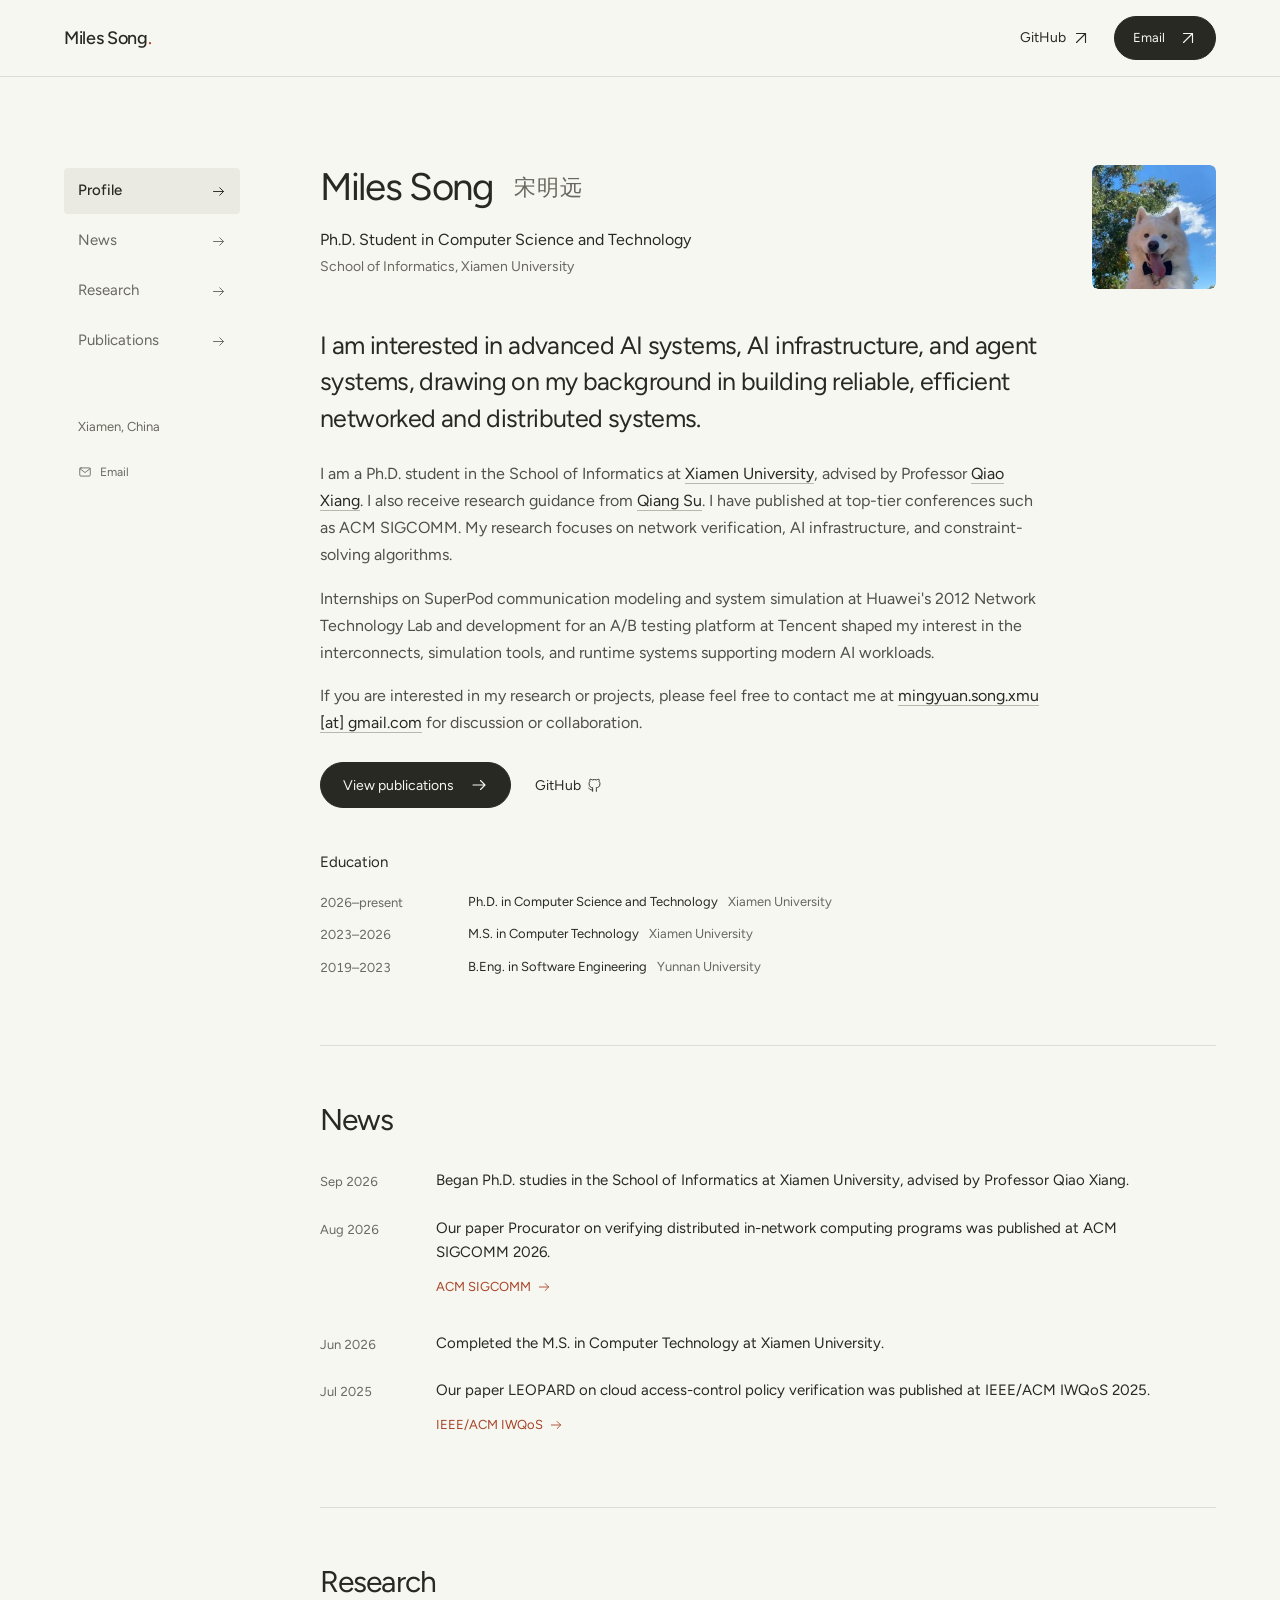
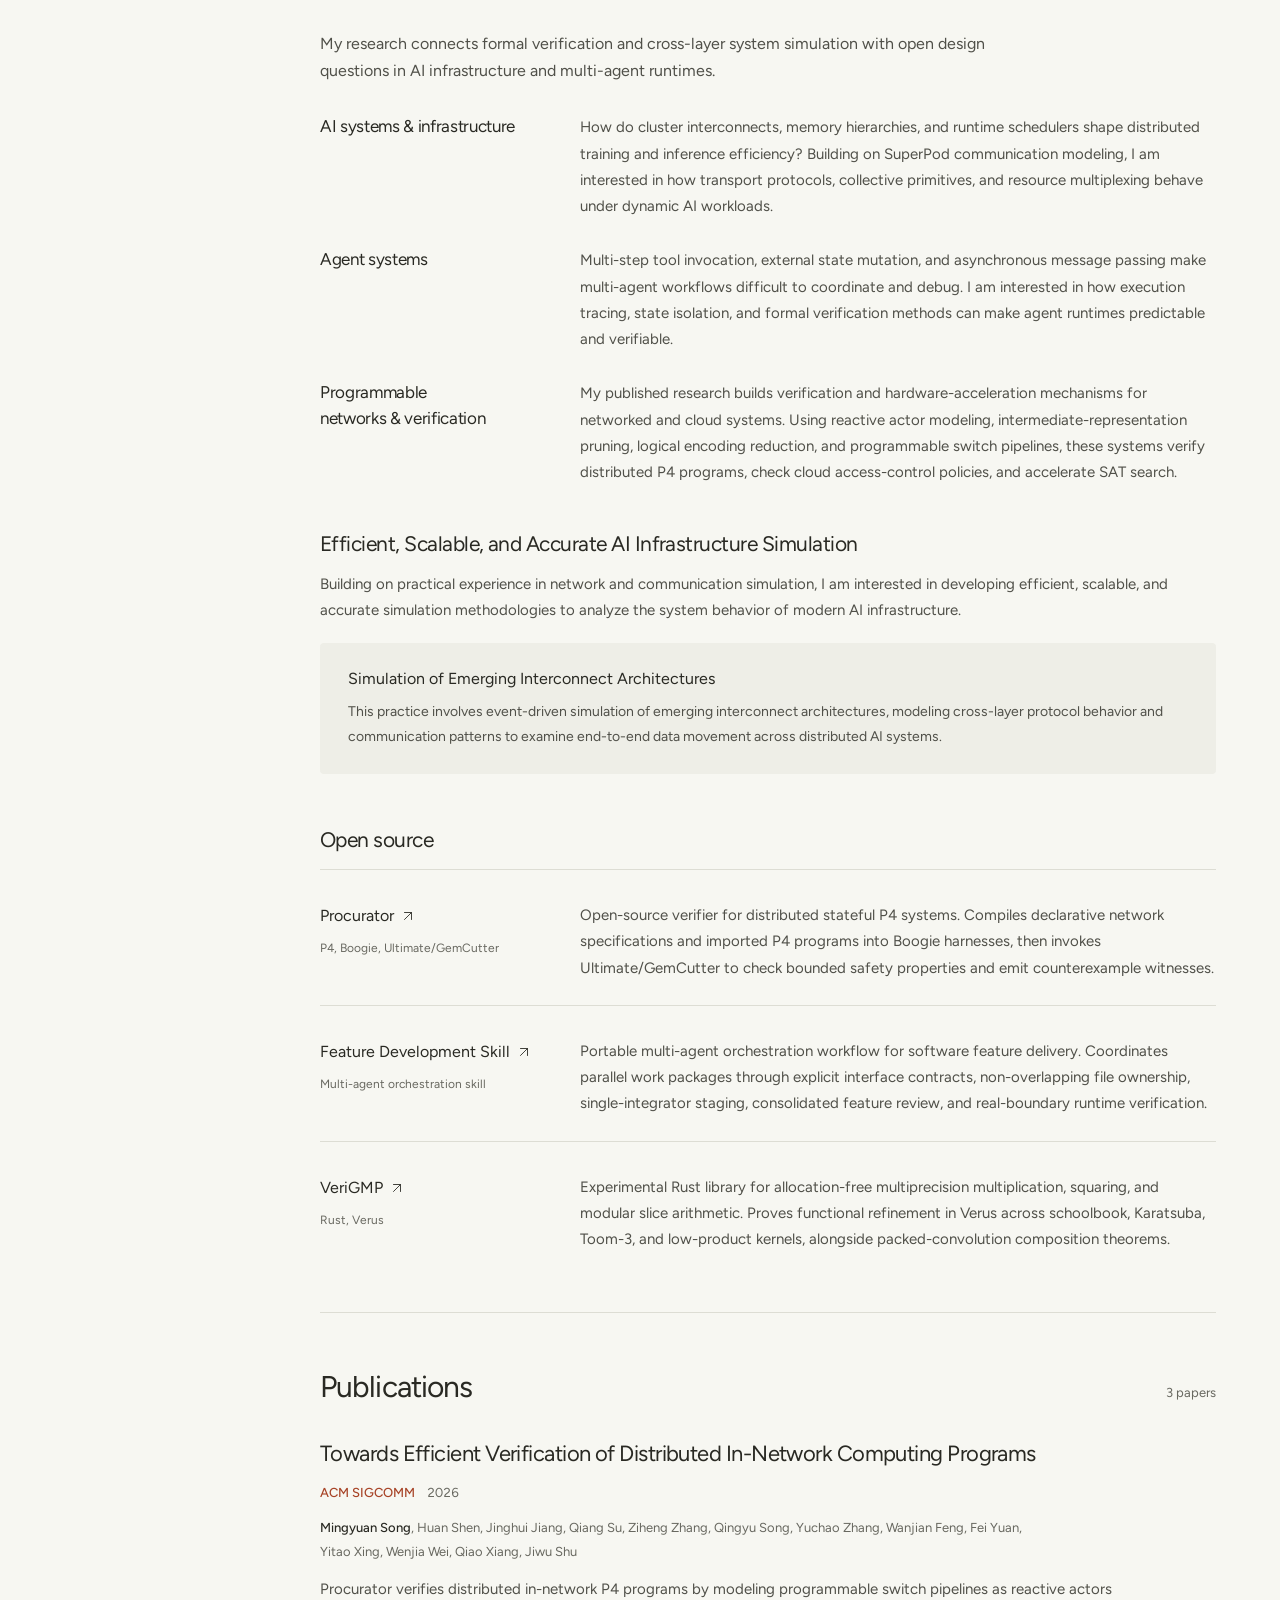
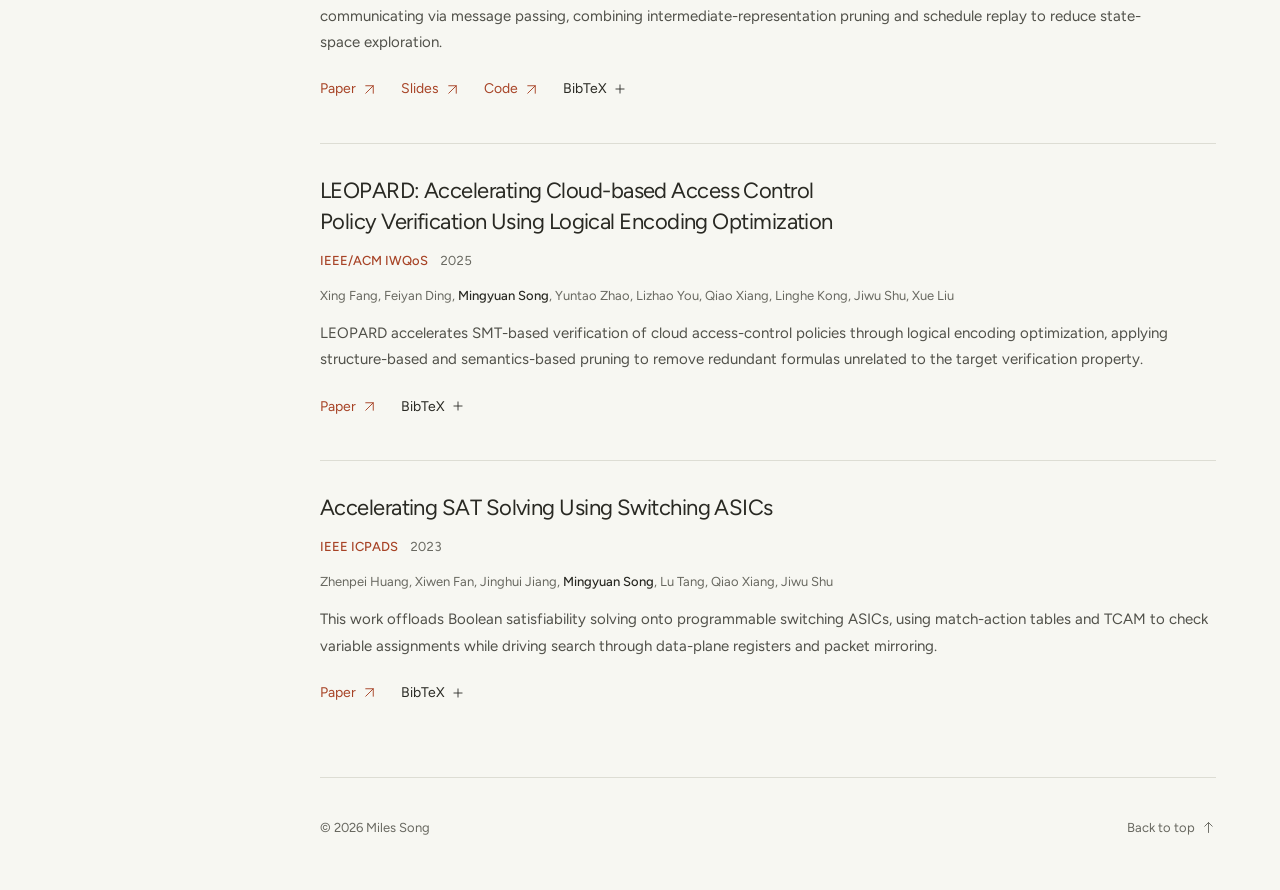
==== commit 72e914fb: "Add SIGCOMM presentation slides to publications" ====
--- a/index.html
+++ b/index.html
@@ -72,7 +72,7 @@
       <div class="publication-meta"><span class="venue">ACM SIGCOMM</span><span class="year">2026</span></div>
       <p class="authors"><strong>Mingyuan Song</strong>, Huan Shen, Jinghui Jiang, Qiang Su, Ziheng Zhang, Qingyu Song, Yuchao Zhang, Wanjian Feng, Fei Yuan, Yitao Xing, Wenjia Wei, Qiao Xiang, Jiwu Shu</p>
       <p class="paper-summary">Procurator verifies distributed in-network P4 programs by modeling programmable switch pipelines as reactive actors communicating via message passing, combining intermediate-representation pruning and schedule replay to reduce state-space exploration.</p>
-      <div class="paper-actions"><a class="text-link" href="https://doi.org/10.1145/3789240.3829122" target="_blank" rel="noopener noreferrer" >Paper<svg class="icon " width="18" height="18" viewBox="0 0 24 24" fill="none" stroke="currentColor" stroke-width="1.5" stroke-linecap="round" stroke-linejoin="round" aria-hidden="true"><path d="M6 18 18 6M6 6h12v12"/></svg></a><a class="text-link" href="https://github.com/sngroup-xmu/Procurator" target="_blank" rel="noopener noreferrer" >Code<svg class="icon " width="18" height="18" viewBox="0 0 24 24" fill="none" stroke="currentColor" stroke-width="1.5" stroke-linecap="round" stroke-linejoin="round" aria-hidden="true"><path d="M6 18 18 6M6 6h12v12"/></svg></a>
+      <div class="paper-actions"><a class="text-link" href="https://doi.org/10.1145/3789240.3829122" target="_blank" rel="noopener noreferrer" >Paper<svg class="icon " width="18" height="18" viewBox="0 0 24 24" fill="none" stroke="currentColor" stroke-width="1.5" stroke-linecap="round" stroke-linejoin="round" aria-hidden="true"><path d="M6 18 18 6M6 6h12v12"/></svg></a><a class="text-link" href="assets/slides/sigcomm2026-procurator.pdf" target="_blank" rel="noopener noreferrer" >Slides<svg class="icon " width="18" height="18" viewBox="0 0 24 24" fill="none" stroke="currentColor" stroke-width="1.5" stroke-linecap="round" stroke-linejoin="round" aria-hidden="true"><path d="M6 18 18 6M6 6h12v12"/></svg></a><a class="text-link" href="https://github.com/sngroup-xmu/Procurator" target="_blank" rel="noopener noreferrer" >Code<svg class="icon " width="18" height="18" viewBox="0 0 24 24" fill="none" stroke="currentColor" stroke-width="1.5" stroke-linecap="round" stroke-linejoin="round" aria-hidden="true"><path d="M6 18 18 6M6 6h12v12"/></svg></a>
         <details class="citation" id="citation-procurator">
           <summary>BibTeX<svg class="icon citation-toggle" width="18" height="18" viewBox="0 0 24 24" fill="none" stroke="currentColor" stroke-width="1.5" stroke-linecap="round" stroke-linejoin="round" aria-hidden="true"><path d="M12 5v14M5 12h14"/></svg></summary>
           <div class="citation-content">
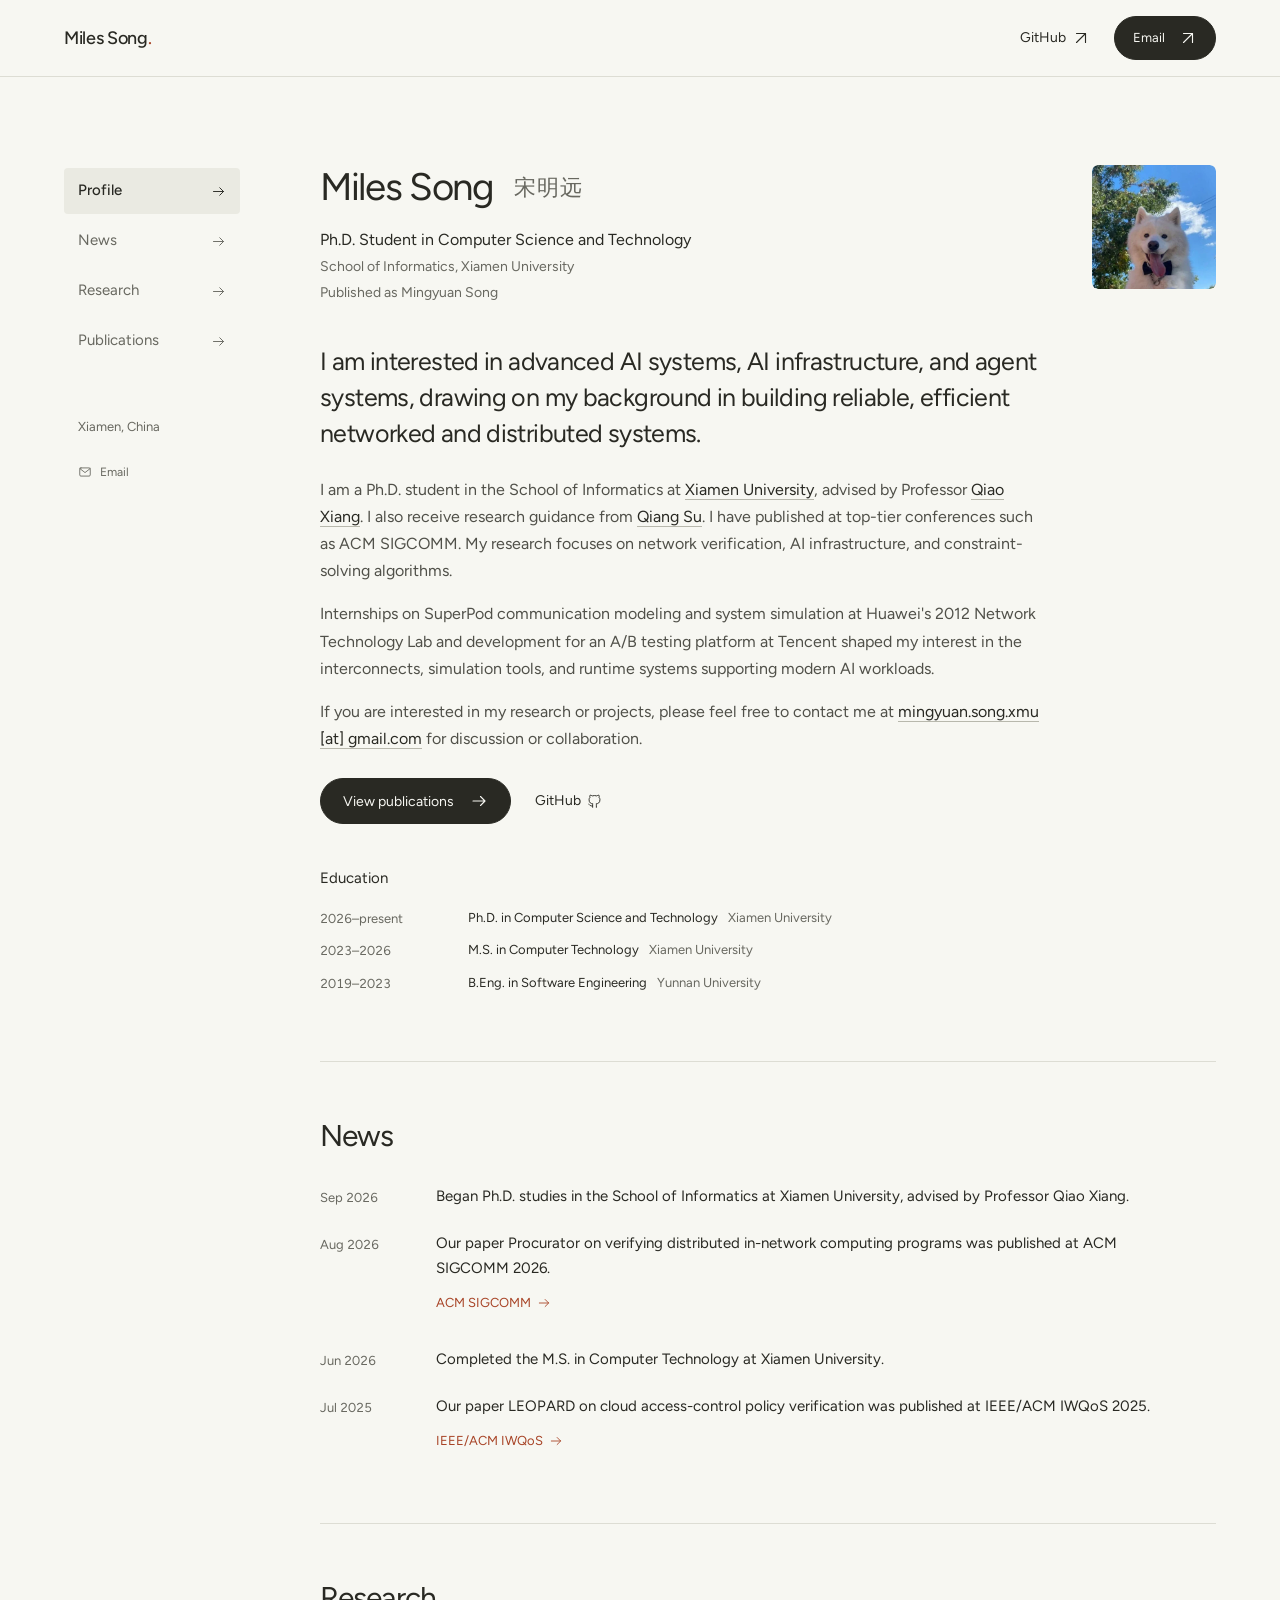
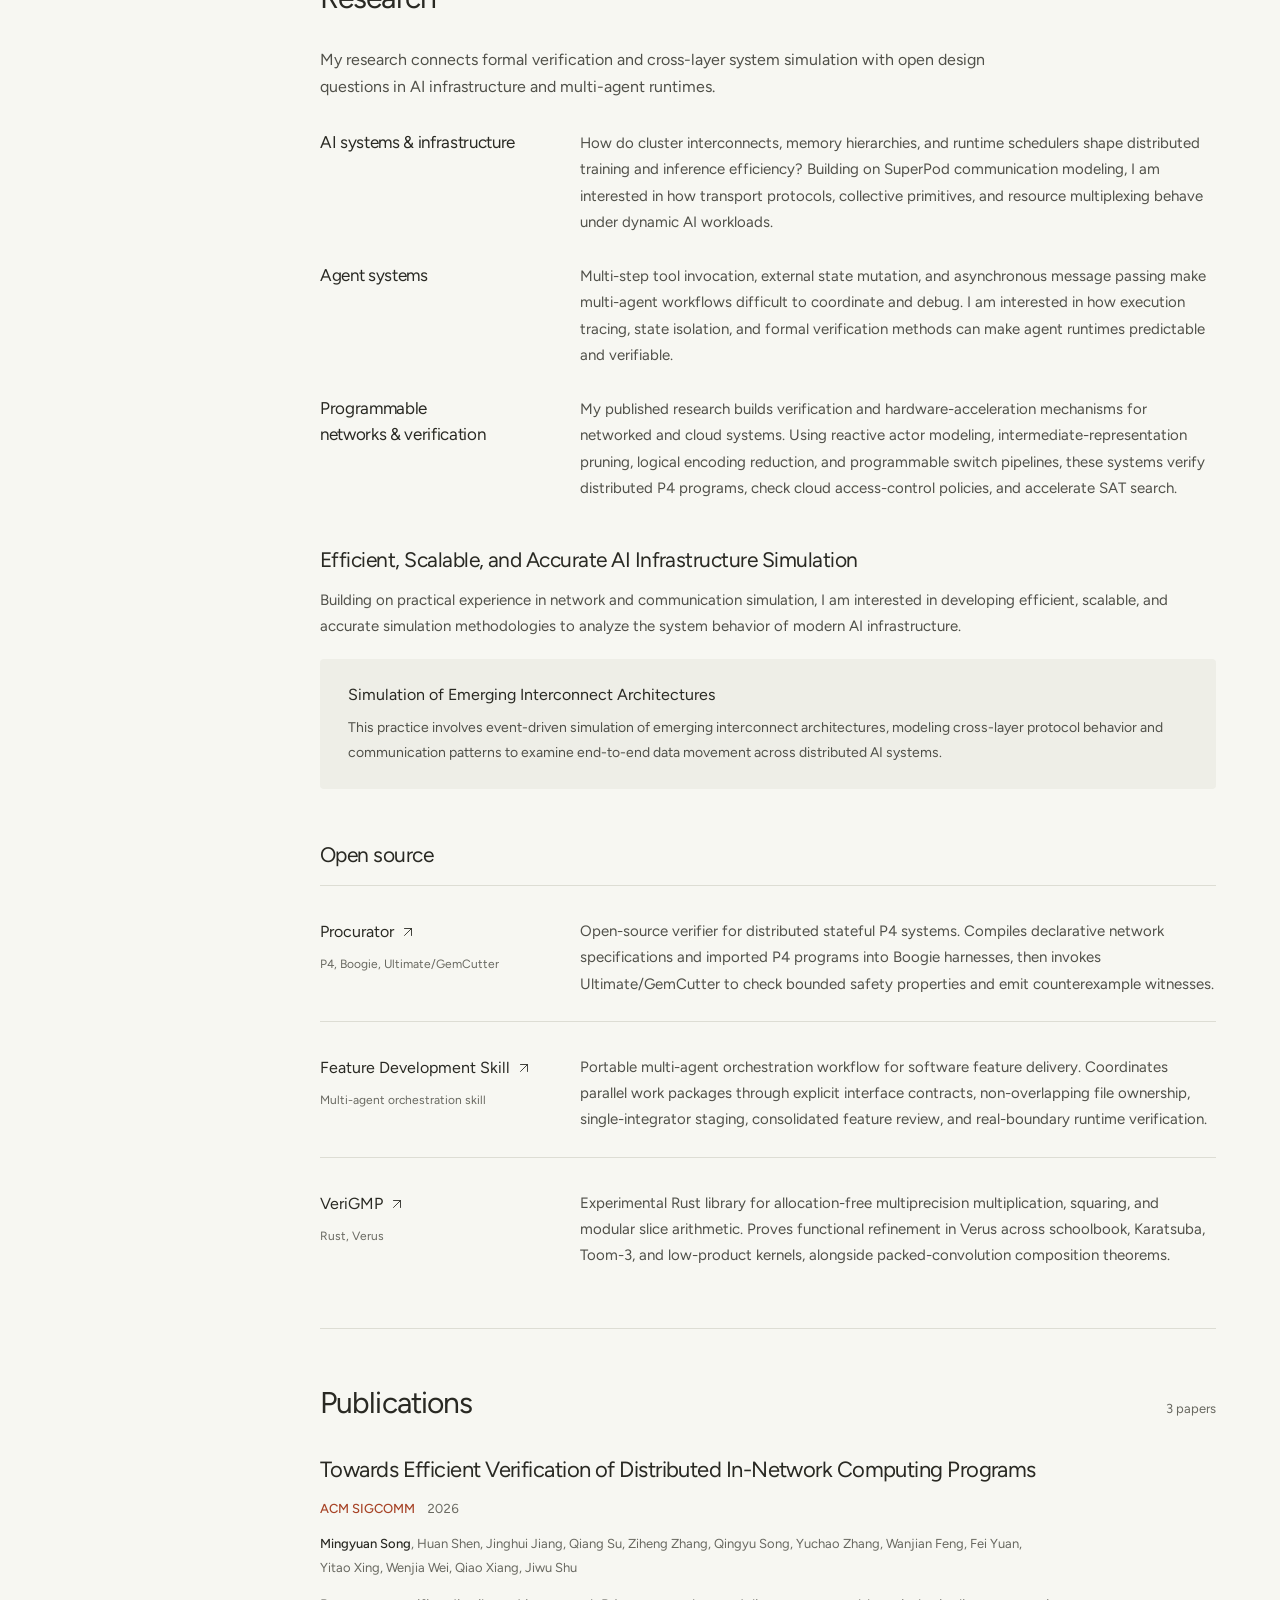
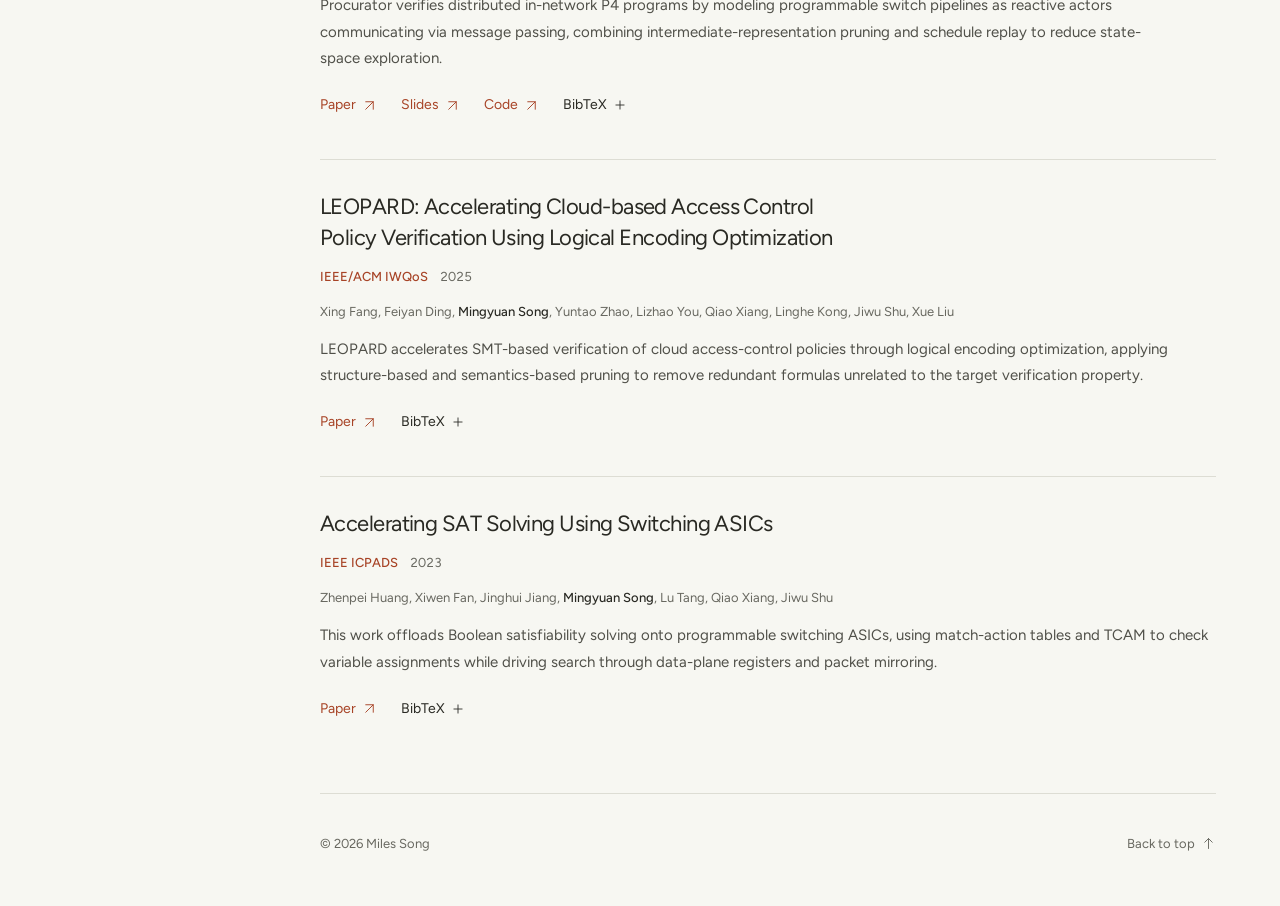
==== commit 8c896347: "Improve homepage search metadata and crawl discovery" ====
--- a/index.html
+++ b/index.html
@@ -3,24 +3,263 @@
 <head>
   <meta charset="utf-8">
   <meta name="viewport" content="width=device-width, initial-scale=1, viewport-fit=cover">
-  <title>Miles Song (宋明远) · Xiamen University</title>
-  <meta name="description" content="Academic homepage of Miles Song (宋明远), Ph.D. student at Xiamen University interested in advanced AI systems, AI infrastructure, and agent systems, with published work in programmable networks and formal verification.">
+  <title>Miles Song (Mingyuan Song, 宋明远) | Xiamen University</title>
+  <meta name="description" content="Miles Song (Mingyuan Song) is a Ph.D. student at Xiamen University, working on network verification and interested in AI infrastructure and agent systems.">
   <meta name="author" content="Miles Song">
+  <meta name="robots" content="index,follow,max-image-preview:large,max-snippet:-1">
   <meta name="theme-color" content="#f7f7f2">
   <meta name="color-scheme" content="light">
   <meta name="page-type" content="personal">
   <meta name="site-kind" content="academic">
   <link rel="canonical" href="https://miles-song.github.io/">
+  <link rel="sitemap" type="application/xml" href="sitemap.xml">
   <meta property="og:type" content="profile">
-  <meta property="og:title" content="Miles Song (宋明远) · Xiamen University">
-  <meta property="og:description" content="Academic homepage of Miles Song (宋明远), Ph.D. student at Xiamen University interested in advanced AI systems, AI infrastructure, and agent systems, with published work in programmable networks and formal verification.">
+  <meta property="og:title" content="Miles Song (Mingyuan Song, 宋明远) | Xiamen University">
+  <meta property="og:description" content="Miles Song (Mingyuan Song) is a Ph.D. student at Xiamen University, working on network verification and interested in AI infrastructure and agent systems.">
   <meta property="og:url" content="https://miles-song.github.io/">
   <meta property="og:image" content="https://miles-song.github.io/assets/github-avatar.webp">
   <meta property="og:image:alt" content="Miles Song&#x27;s GitHub avatar">
   <meta name="twitter:card" content="summary">
-  <meta name="twitter:title" content="Miles Song (宋明远) · Xiamen University">
-  <meta name="twitter:description" content="Academic homepage of Miles Song (宋明远), Ph.D. student at Xiamen University interested in advanced AI systems, AI infrastructure, and agent systems, with published work in programmable networks and formal verification.">
+  <meta name="twitter:title" content="Miles Song (Mingyuan Song, 宋明远) | Xiamen University">
+  <meta name="twitter:description" content="Miles Song (Mingyuan Song) is a Ph.D. student at Xiamen University, working on network verification and interested in AI infrastructure and agent systems.">
   <meta name="twitter:image" content="https://miles-song.github.io/assets/github-avatar.webp">
+  <script type="application/ld+json">
+{
+  "@context": "https://schema.org",
+  "@graph": [
+    {
+      "@type": "ProfilePage",
+      "@id": "https://miles-song.github.io/#webpage",
+      "url": "https://miles-song.github.io/",
+      "name": "Miles Song (Mingyuan Song, 宋明远) | Xiamen University",
+      "description": "Miles Song (Mingyuan Song) is a Ph.D. student at Xiamen University, working on network verification and interested in AI infrastructure and agent systems.",
+      "inLanguage": "en",
+      "mainEntity": {
+        "@type": "Person",
+        "@id": "https://miles-song.github.io/#person",
+        "name": "Miles Song",
+        "alternateName": [
+          "Mingyuan Song",
+          "宋明远"
+        ],
+        "url": "https://miles-song.github.io/",
+        "image": "https://miles-song.github.io/assets/github-avatar.webp",
+        "description": "I am interested in advanced AI systems, AI infrastructure, and agent systems, drawing on my background in building reliable, efficient networked and distributed systems.",
+        "jobTitle": "Ph.D. Student in Computer Science and Technology",
+        "affiliation": {
+          "@type": "CollegeOrUniversity",
+          "name": "Xiamen University",
+          "url": "https://www.xmu.edu.cn/"
+        },
+        "sameAs": [
+          "https://github.com/miles-song"
+        ],
+        "knowsAbout": [
+          "Advanced AI systems",
+          "AI infrastructure",
+          "Agent systems"
+        ]
+      },
+      "citation": [
+        {
+          "@id": "https://miles-song.github.io/#procurator"
+        },
+        {
+          "@id": "https://miles-song.github.io/#leopard"
+        },
+        {
+          "@id": "https://miles-song.github.io/#sat"
+        }
+      ]
+    },
+    {
+      "@type": "ScholarlyArticle",
+      "@id": "https://miles-song.github.io/#procurator",
+      "url": "https://doi.org/10.1145/3789240.3829122",
+      "name": "Towards Efficient Verification of Distributed In-Network Computing Programs",
+      "headline": "Towards Efficient Verification of Distributed In-Network Computing Programs",
+      "description": "Procurator verifies distributed in-network P4 programs by modeling programmable switch pipelines as reactive actors communicating via message passing, combining intermediate-representation pruning and schedule replay to reduce state-space exploration.",
+      "author": [
+        {
+          "@type": "Person",
+          "name": "Mingyuan Song",
+          "@id": "https://miles-song.github.io/#person",
+          "url": "https://miles-song.github.io/"
+        },
+        {
+          "@type": "Person",
+          "name": "Huan Shen"
+        },
+        {
+          "@type": "Person",
+          "name": "Jinghui Jiang"
+        },
+        {
+          "@type": "Person",
+          "name": "Qiang Su"
+        },
+        {
+          "@type": "Person",
+          "name": "Ziheng Zhang"
+        },
+        {
+          "@type": "Person",
+          "name": "Qingyu Song"
+        },
+        {
+          "@type": "Person",
+          "name": "Yuchao Zhang"
+        },
+        {
+          "@type": "Person",
+          "name": "Wanjian Feng"
+        },
+        {
+          "@type": "Person",
+          "name": "Fei Yuan"
+        },
+        {
+          "@type": "Person",
+          "name": "Yitao Xing"
+        },
+        {
+          "@type": "Person",
+          "name": "Wenjia Wei"
+        },
+        {
+          "@type": "Person",
+          "name": "Qiao Xiang"
+        },
+        {
+          "@type": "Person",
+          "name": "Jiwu Shu"
+        }
+      ],
+      "datePublished": "2026-08-11",
+      "pagination": "74-91",
+      "identifier": {
+        "@type": "PropertyValue",
+        "propertyID": "DOI",
+        "value": "10.1145/3789240.3829122"
+      },
+      "isPartOf": {
+        "@type": "CreativeWork",
+        "name": "Proceedings of the ACM SIGCOMM 2026 Conference"
+      }
+    },
+    {
+      "@type": "ScholarlyArticle",
+      "@id": "https://miles-song.github.io/#leopard",
+      "url": "https://doi.org/10.1109/iwqos65803.2025.11215174",
+      "name": "LEOPARD: Accelerating Cloud-based Access Control Policy Verification Using Logical Encoding Optimization",
+      "headline": "LEOPARD: Accelerating Cloud-based Access Control Policy Verification Using Logical Encoding Optimization",
+      "description": "LEOPARD accelerates SMT-based verification of cloud access-control policies through logical encoding optimization, applying structure-based and semantics-based pruning to remove redundant formulas unrelated to the target verification property.",
+      "author": [
+        {
+          "@type": "Person",
+          "name": "Xing Fang"
+        },
+        {
+          "@type": "Person",
+          "name": "Feiyan Ding"
+        },
+        {
+          "@type": "Person",
+          "name": "Mingyuan Song",
+          "@id": "https://miles-song.github.io/#person",
+          "url": "https://miles-song.github.io/"
+        },
+        {
+          "@type": "Person",
+          "name": "Yuntao Zhao"
+        },
+        {
+          "@type": "Person",
+          "name": "Lizhao You"
+        },
+        {
+          "@type": "Person",
+          "name": "Qiao Xiang"
+        },
+        {
+          "@type": "Person",
+          "name": "Linghe Kong"
+        },
+        {
+          "@type": "Person",
+          "name": "Jiwu Shu"
+        },
+        {
+          "@type": "Person",
+          "name": "Xue Liu"
+        }
+      ],
+      "datePublished": "2025-07-02",
+      "pagination": "1-10",
+      "identifier": {
+        "@type": "PropertyValue",
+        "propertyID": "DOI",
+        "value": "10.1109/iwqos65803.2025.11215174"
+      },
+      "isPartOf": {
+        "@type": "CreativeWork",
+        "name": "2025 IEEE/ACM 33rd International Symposium on Quality of Service (IWQoS)"
+      }
+    },
+    {
+      "@type": "ScholarlyArticle",
+      "@id": "https://miles-song.github.io/#sat",
+      "url": "https://doi.org/10.1109/icpads60453.2023.00271",
+      "name": "Accelerating SAT Solving Using Switching ASICs",
+      "headline": "Accelerating SAT Solving Using Switching ASICs",
+      "description": "This work offloads Boolean satisfiability solving onto programmable switching ASICs, using match-action tables and TCAM to check variable assignments while driving search through data-plane registers and packet mirroring.",
+      "author": [
+        {
+          "@type": "Person",
+          "name": "Zhenpei Huang"
+        },
+        {
+          "@type": "Person",
+          "name": "Xiwen Fan"
+        },
+        {
+          "@type": "Person",
+          "name": "Jinghui Jiang"
+        },
+        {
+          "@type": "Person",
+          "name": "Mingyuan Song",
+          "@id": "https://miles-song.github.io/#person",
+          "url": "https://miles-song.github.io/"
+        },
+        {
+          "@type": "Person",
+          "name": "Lu Tang"
+        },
+        {
+          "@type": "Person",
+          "name": "Qiao Xiang"
+        },
+        {
+          "@type": "Person",
+          "name": "Jiwu Shu"
+        }
+      ],
+      "datePublished": "2023-12-17",
+      "pagination": "1983-1990",
+      "identifier": {
+        "@type": "PropertyValue",
+        "propertyID": "DOI",
+        "value": "10.1109/icpads60453.2023.00271"
+      },
+      "isPartOf": {
+        "@type": "CreativeWork",
+        "name": "2023 IEEE 29th International Conference on Parallel and Distributed Systems (ICPADS)"
+      }
+    }
+  ]
+}
+  </script>
   <link rel="icon" href="assets/github-avatar.webp" type="image/webp">
   <link rel="preload" href="assets/fonts/figtree-latin.woff2" as="font" type="font/woff2" crossorigin>
   <link rel="stylesheet" href="styles.css?v=655a477b0417">
@@ -42,7 +281,7 @@
     <main id="main" tabindex="-1">
       <section id="profile" class="profile-section" aria-labelledby="profile-name" data-enter>
         <div class="profile-heading">
-          <div><h1 id="profile-name" translate="no">Miles Song<span lang="zh-Hans">宋明远</span></h1><p class="role">Ph.D. Student in Computer Science and Technology</p><p class="affiliation">School of Informatics, Xiamen University</p></div>
+          <div><h1 id="profile-name" translate="no">Miles Song<span lang="zh-Hans">宋明远</span></h1><p class="role">Ph.D. Student in Computer Science and Technology</p><p class="affiliation">School of Informatics, Xiamen University</p><p class="affiliation">Published as Mingyuan Song</p></div>
           <a class="avatar-link" href="https://github.com/miles-song" target="_blank" rel="noopener noreferrer" aria-label="Open Miles Song&#x27;s GitHub profile"><img class="avatar" src="assets/github-avatar.webp" width="136" height="136" alt="Miles Song&#x27;s GitHub avatar" fetchpriority="high"></a>
         </div>
         <p class="profile-lead">I am interested in advanced AI systems, AI infrastructure, and agent systems, drawing on my background in building reliable, efficient networked and distributed systems.</p>
